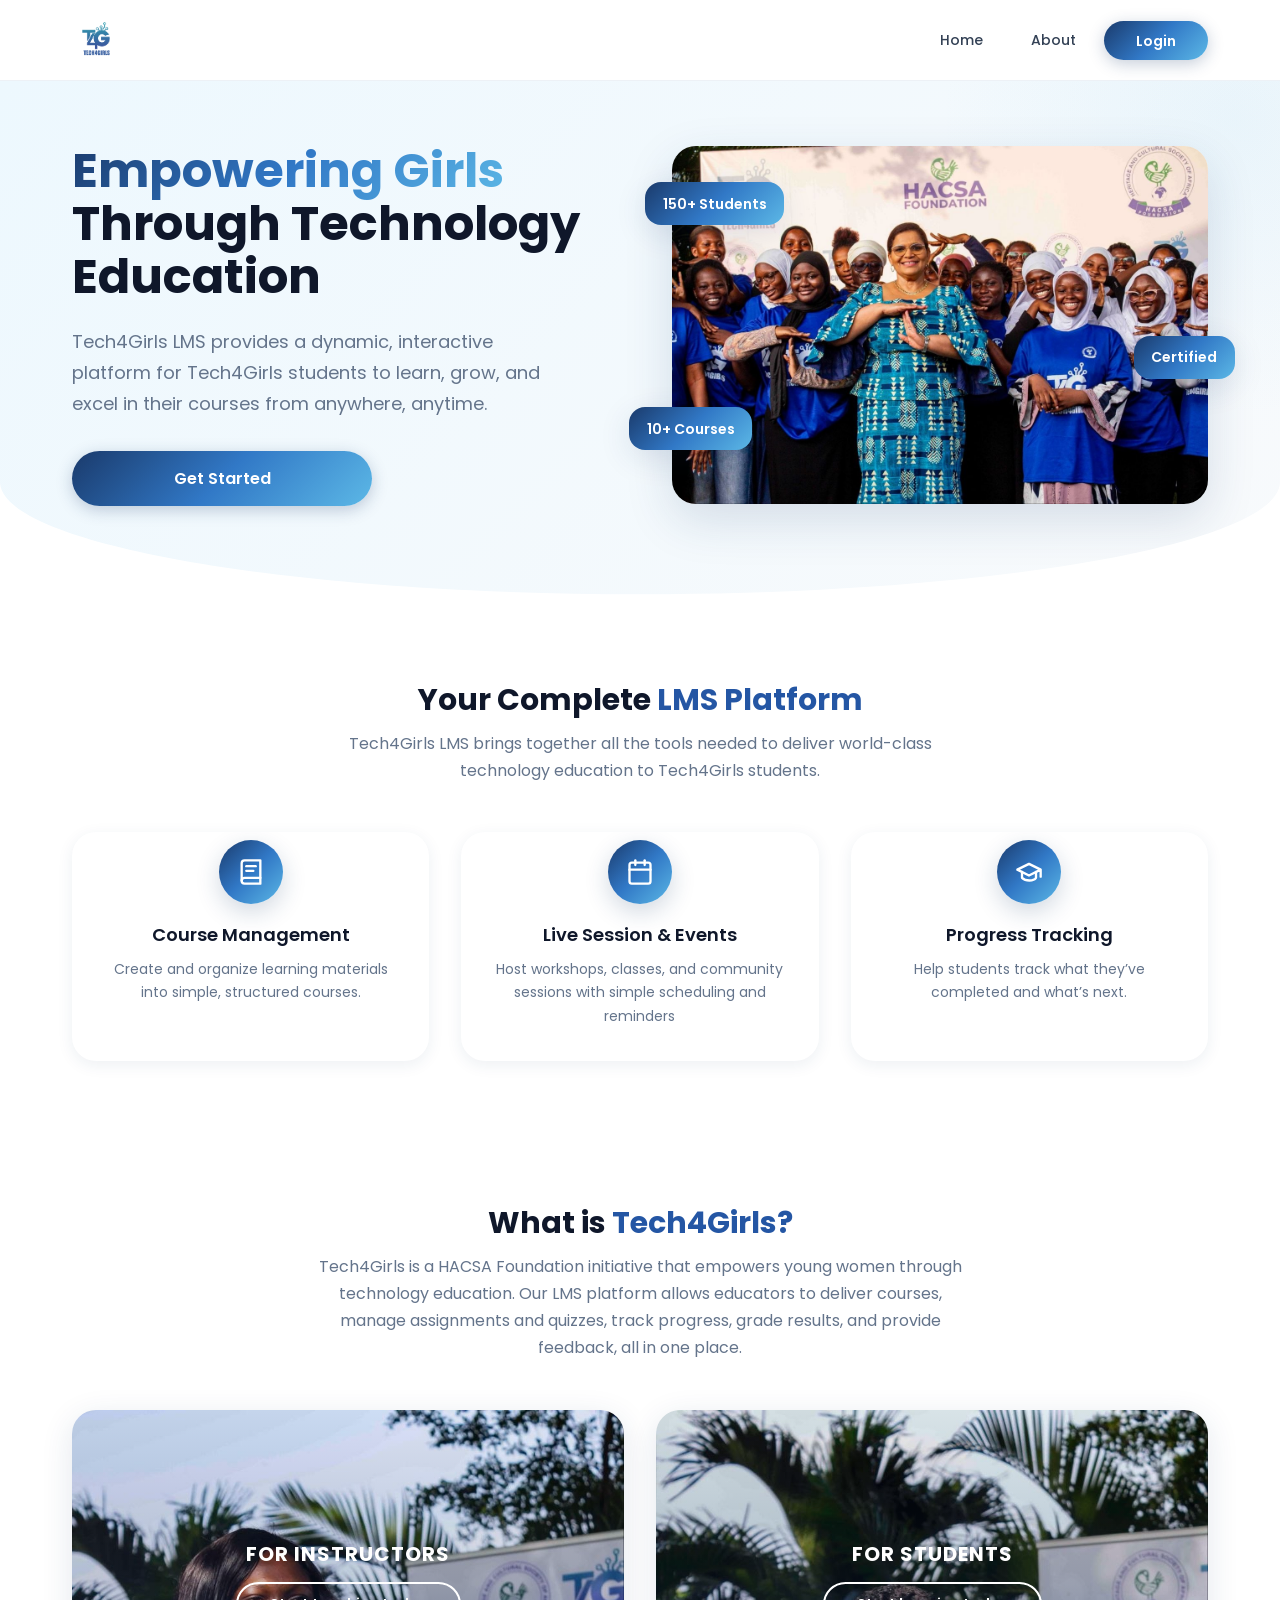
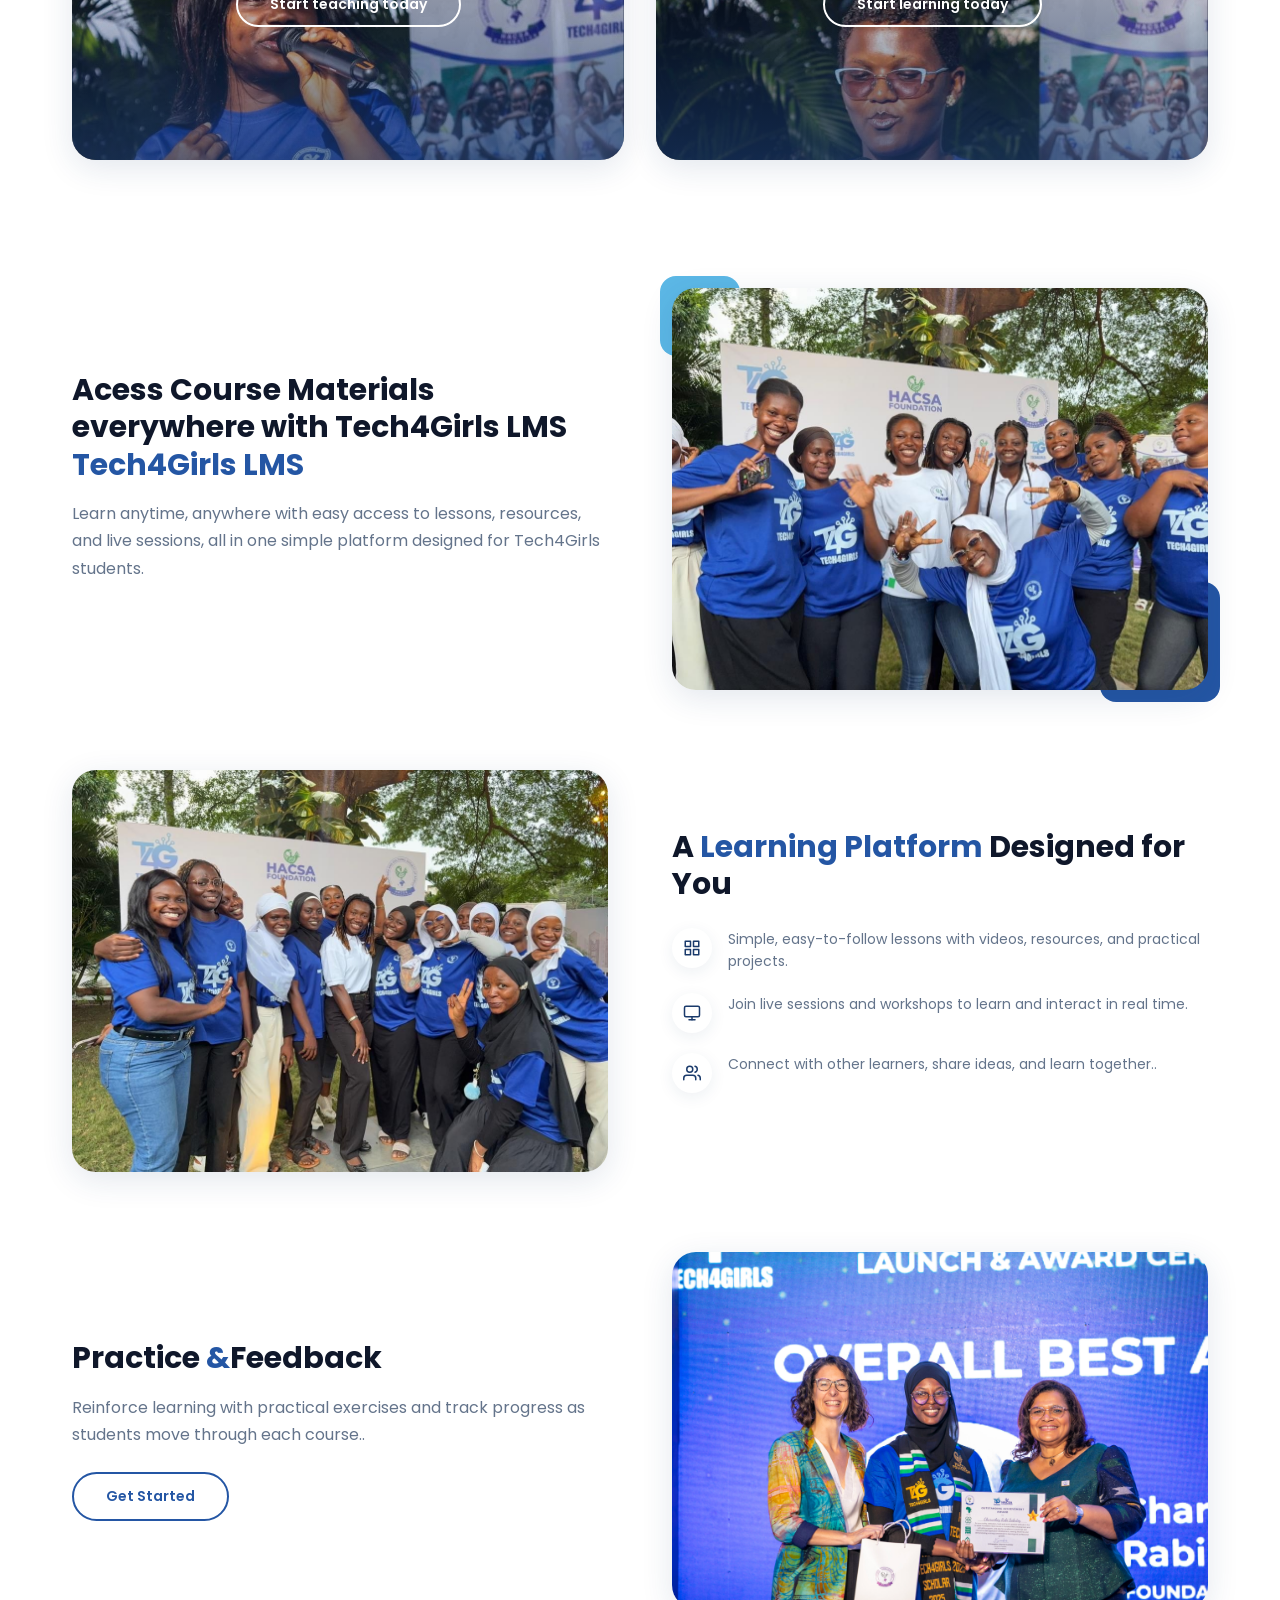
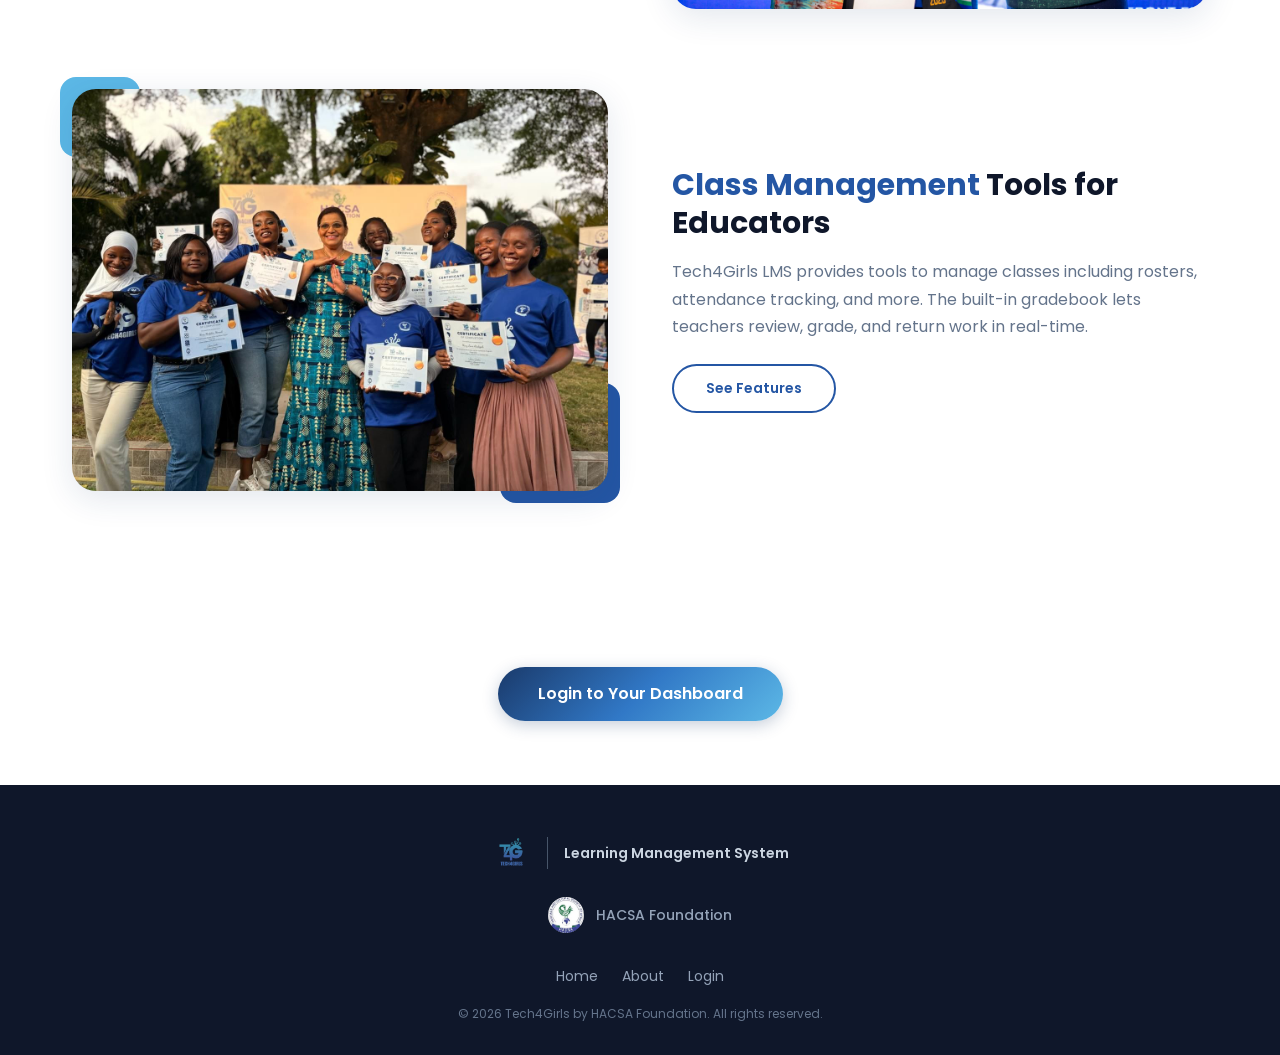
==== index.html @ 2f424e06 "frontend of Tech4Girls LMS" ====
<!DOCTYPE html>
<html lang="en">
<head>
	<meta charset="UTF-8">
	<meta name="viewport" content="width=device-width, initial-scale=1.0">
	<title>Tech4Girls LMS </title>
	<meta name="description" content="Tech4Girls Learning Management System — Access courses, assignments, quizzes, and more. Empowering young women through technology education.">
	<!-- Favicon -->
	<link rel="icon" type="image/png" href="img/Tech4Girls logo.png">
	<link rel="apple-touch-icon" href="img/Tech4Girls logo.png">
	<!-- Poppins font -->
	<link rel="preconnect" href="https://fonts.gstatic.com">
	<link href="https://fonts.googleapis.com/css2?family=Poppins:wght@400;500;600;700&display=swap" rel="stylesheet">

	<link rel="stylesheet" href="https://unpkg.com/aos@next/dist/aos.css" />
	<link rel="stylesheet" href="css/style.css" />
</head>
<body>

	<!-- ========== NAVBAR ========== -->
	<nav class="navbar" id="navbar">
		<div class="navbar-inner">
			<a href="index.html" class="navbar-logo" id="logo-link">
				<img src="img/Tech4Girls logo.png" alt="Tech4Girls Logo">
			</a>
			<button class="nav-toggle" id="nav-toggle" aria-label="Toggle navigation">
				<svg viewBox="0 0 24 24" fill="none" stroke="currentColor" stroke-width="2" stroke-linecap="round" stroke-linejoin="round">
					<line x1="3" y1="6" x2="21" y2="6"></line>
					<line x1="3" y1="12" x2="21" y2="12"></line>
					<line x1="3" y1="18" x2="21" y2="18"></line>
				</svg>
			</button>
			<ul class="navbar-links" id="navbar-links">
				<li><a href="index.html" id="nav-home">Home</a></li>
				<li><a href="#about" id="nav-about">About</a></li>
				<li><a href="login.html" class="navbar-login-btn" id="nav-login">Login</a></li>
			</ul>
		</div>
	</nav>

	<!-- ========== HERO ========== -->
	<section class="hero" id="hero">
		<div class="hero-inner">
			<div class="hero-text" data-aos="fade-right" data-aos-once="true">
				<h1 class="hero-title">
					<span class="text-gradient">Empowering Girls</span><br>
					Through Technology Education
				</h1>
				<p class="hero-subtitle">
					Tech4Girls LMS provides a dynamic, interactive platform for Tech4Girls students to learn, grow, and excel in their courses from anywhere, anytime.
				</p>
				<div class="hero-actions">
					<a href="login.html" class="btn-primary" id="hero-get-started">Get Started</a>
				</div>
			</div>
			<div class="hero-image-col" data-aos="fade-up" data-aos-once="true">
				<img class="hero-image" src="img/hacsa5.jpg" alt="Tech4Girls students with certificates">
				<div class="hero-badge badge-students floating-slow">
					<span>150+ Students</span>
				</div>
				<div class="hero-badge badge-courses floating">
					<span>10+ Courses</span>
				</div>
				<div class="hero-badge badge-cert floating-slow">
					<span>Certified</span>
				</div>
			</div>
		</div>
		<div class="hero-wave">
			<svg xmlns="http://www.w3.org/2000/svg" viewBox="0 0 1200 120" preserveAspectRatio="none">
				<path d="M600,112.77C268.63,112.77,0,65.52,0,7.23V120H1200V7.23C1200,65.52,931.37,112.77,600,112.77Z" fill="#ffffff"></path>
			</svg>
		</div>
	</section>

	

	<!-- ========== LMS FEATURES ========== -->
	<section class="features-section" id="features">
		<div class="container">
			<div class="section-header" data-aos="fade-up">
				<h2 class="section-title">Your Complete <span class="text-blue">LMS Platform</span></h2>
				<p class="section-desc">Tech4Girls LMS brings together all the tools needed to deliver world-class technology education to Tech4Girls students.</p>
			</div>
			<div class="features-grid">
				<div class="feature-card" data-aos="fade-up">
					<div class="feature-icon">
						<svg viewBox="0 0 24 24" stroke-width="2" stroke-linecap="round" stroke-linejoin="round">
							<path d="M4 19.5A2.5 2.5 0 0 1 6.5 17H20"></path>
							<path d="M6.5 2H20v20H6.5A2.5 2.5 0 0 1 4 19.5v-15A2.5 2.5 0 0 1 6.5 2z"></path>
							<line x1="8" y1="7" x2="16" y2="7"></line>
							<line x1="8" y1="11" x2="14" y2="11"></line>
						</svg>
					</div>
					<h3>Course Management</h3>
					<p>Create and organize learning materials into simple, structured courses.</p>
				</div>
				<div class="feature-card" data-aos="fade-up" data-aos-delay="150">
					<div class="feature-icon">
						<svg viewBox="0 0 24 24" stroke-width="2" stroke-linecap="round" stroke-linejoin="round">
							<rect x="3" y="4" width="18" height="18" rx="2" ry="2"></rect>
							<line x1="16" y1="2" x2="16" y2="6"></line>
							<line x1="8" y1="2" x2="8" y2="6"></line>
							<line x1="3" y1="10" x2="21" y2="10"></line>
						</svg>
					</div>
					<h3>Live Session &amp; Events</h3>
					<p>Host workshops, classes, and community sessions with simple scheduling and reminders</p>
				</div>
				<div class="feature-card" data-aos="fade-up" data-aos-delay="300">
					<div class="feature-icon">
						<svg viewBox="0 0 24 24" stroke-width="2" stroke-linecap="round" stroke-linejoin="round">
							<path d="M22 10v6M2 10l10-5 10 5-10 5z"></path>
							<path d="M6 12v5c3 3 10 3 12 0v-5"></path>
						</svg>
					</div>
					<h3>Progress Tracking</h3>
					<p>Help students track what they’ve completed and what’s next.</p>
				</div>
			</div>
		</div>
	</section>


	<section class="about-section" id="about">
		<div class="container">
			<div class="section-header" data-aos="fade-up">
				<h2 class="section-title">What is <span class="text-blue">Tech4Girls?</span></h2>
				<p class="section-desc">Tech4Girls is a HACSA Foundation initiative that empowers young women through technology education. Our LMS platform allows educators to deliver courses, manage assignments and quizzes, track progress, grade results, and provide feedback, all in one place.</p>
			</div>
			<div class="about-cards" data-aos="fade-up">
				<div class="about-card">
					<img src="img/student.jpg" alt="HACSA Foundation Award Ceremony">
					<div class="about-card-overlay">
						<h2>For Instructors</h2>
						<a href="login.html" class="btn-card">Start teaching today</a>
					</div>
				</div>
				<div class="about-card">
					<img src="img/hacsa4.jpg" alt="Tech4Girls Group Photo">
					<div class="about-card-overlay">
						<h2>For Students</h2>
						<a href="login.html" class="btn-card">Start learning today</a>
					</div>
				</div>
			</div>
		</div>
	</section>

	
	<section class="content-section" id="courses">
		<div class="container">

			<!-- Row 1: Virtual Classroom -->
			<div class="content-row" data-aos="fade-up">
				<div class="content-text">
					<h2>Acess Course Materials everywhere with Tech4Girls LMS <span class="text-blue">Tech4Girls LMS</span></h2>
					<p>Learn anytime, anywhere with easy access to lessons, resources, and live sessions, all in one simple platform designed for Tech4Girls students.</p>
				</div>
				<div class="content-image">
					<div class="deco-shape top-left"></div>
					<img src="img/hacsa1.jpg" alt="Tech4Girls students with certificates">
					<div class="deco-shape bottom-right"></div>
				</div>
			</div>

		
			<div class="content-row reverse" data-aos="fade-up">
				<div class="content-text">
					<h2>A <span class="text-blue">Learning Platform</span> Designed for You</h2>
					<ul class="ui-features">
						<li>
							<div class="ui-feature-dot">
								<svg viewBox="0 0 24 24" fill="none" stroke="#1a3a6b" stroke-width="2" stroke-linecap="round" stroke-linejoin="round"><rect x="3" y="3" width="7" height="7"></rect><rect x="14" y="3" width="7" height="7"></rect><rect x="14" y="14" width="7" height="7"></rect><rect x="3" y="14" width="7" height="7"></rect></svg>
							</div>
							<p>Simple, easy-to-follow lessons with videos, resources, and practical projects.</p>
						</li>
						<li>
							<div class="ui-feature-dot">
								<svg viewBox="0 0 24 24" fill="none" stroke="#1a3a6b" stroke-width="2" stroke-linecap="round" stroke-linejoin="round"><rect x="2" y="3" width="20" height="14" rx="2"></rect><line x1="8" y1="21" x2="16" y2="21"></line><line x1="12" y1="17" x2="12" y2="21"></line></svg>
							</div>
							<p>Join live sessions and workshops to learn and interact in real time.</p>
						</li>
						<li>
							<div class="ui-feature-dot">
								<svg viewBox="0 0 24 24" fill="none" stroke="#1a3a6b" stroke-width="2" stroke-linecap="round" stroke-linejoin="round"><path d="M17 21v-2a4 4 0 0 0-4-4H5a4 4 0 0 0-4 4v2"/><circle cx="9" cy="7" r="4"/><path d="M23 21v-2a4 4 0 0 0-3-3.87"/><path d="M16 3.13a4 4 0 0 1 0 7.75"/></svg>
							</div>
							<p>Connect with other learners, share ideas, and learn together..</p>
						</li>
					</ul>
				</div>
				<div class="content-image">
					<img src="img/studentsgroup.jpg" alt="Tech4Girls Students Group">
				</div>
			</div>

			<!-- Row 3: Assessments -->
			<div class="content-row" data-aos="fade-up">
				<div class="content-text">
					<h2>Practice <span class="text-blue">&amp;</span>Feedback</h2>
					<p>Reinforce learning with practical exercises and track progress as students move through each course..</p>
					<a href="login.html" class="btn-outline">Get Started</a>
				</div>
				<div class="content-image">
					<img src="img/Hacsa.jpg" alt="HACSA Tech4Girls Award">
				</div>
			</div>

			<!-- Row 4: Class Management (reversed) -->
			<div class="content-row reverse" data-aos="fade-up">
				<div class="content-text">
					<h2><span class="text-blue">Class Management</span> Tools for Educators</h2>
					<p>Tech4Girls LMS provides tools to manage classes including rosters, attendance tracking, and more. The built-in gradebook lets teachers review, grade, and return work in real-time.</p>
					<a href="#features" class="btn-outline">See Features</a>
				</div>
				<div class="content-image">
					<div class="deco-shape top-left"></div>
					<img src="img/Tech4Girls.jpg" alt="Tech4Girls students">
					<div class="deco-shape bottom-right"></div>
				</div>
			</div>

		</div>
	</section>


	<div class="cta-center" data-aos="fade-up">
		<a href="login.html" class="btn-primary" id="cta-login">Login to Your Dashboard</a>
	</div>


	<footer class="footer" id="footer">
		<div class="footer-inner">
			<div class="footer-brand">
				<img src="img/Tech4Girls logo.png" alt="Tech4Girls Logo">
				<div class="divider"></div>
				<span>Learning Management System</span>
			</div>
			<div class="footer-partner">
				<img src="img/hacsa logo.jpg" alt="HACSA Logo">
				<span>HACSA Foundation</span>
			</div>
			<div class="footer-links">
				<a href="index.html">Home</a>
				<a href="#about">About</a>
				<a href="login.html">Login</a>
			</div>
			<p class="footer-copy">&copy; 2026 Tech4Girls by HACSA Foundation. All rights reserved.</p>
		</div>
	</footer>

	
	<script src="https://unpkg.com/aos@next/dist/aos.js"></script>
	<script>
		AOS.init({ duration: 800, once: true });

		const navToggle = document.getElementById('nav-toggle');
		const navLinks = document.getElementById('navbar-links');
		navToggle.addEventListener('click', () => {
			navLinks.classList.toggle('active');
		});
	</script>
</body>
</html>
---- css/style.css ----
*,
*::before,
*::after {
  margin: 0;
  padding: 0;
  box-sizing: border-box;
}

:root {
  /* Blues */
  --blue-900: #0f2347;
  --blue-800: #1a3a6b;
  --blue-700: #2456a4;
  --blue-600: #3178c6;
  --blue-500: #4a9bd9;
  --blue-400: #5cb8e6;
  --blue-300: #7ecdf0;
  --blue-200: #b3e2f7;
  --blue-100: #daf1fc;
  --blue-50: #edf8fe;

  /* Neutrals */
  --white: #ffffff;
  --gray-50: #f8fafc;
  --gray-100: #f1f5f9;
  --gray-200: #e2e8f0;
  --gray-300: #cbd5e1;
  --gray-400: #94a3b8;
  --gray-500: #64748b;
  --gray-600: #475569;
  --gray-700: #334155;
  --gray-800: #1e293b;
  --gray-900: #0f172a;

  /* Gradients */
  --gradient-brand: linear-gradient(135deg, #1a3a6b 0%, #3178c6 50%, #5cb8e6 100%);
  --gradient-subtle: linear-gradient(135deg, #edf8fe 0%, #f8fafc 100%);
  --gradient-dark: linear-gradient(135deg, #0f2347 0%, #1a3a6b 100%);

  /* Shadows */
  --shadow-sm: 0 1px 3px rgba(26, 58, 107, 0.06);
  --shadow-md: 0 4px 16px rgba(26, 58, 107, 0.08);
  --shadow-lg: 0 8px 32px rgba(26, 58, 107, 0.12);
  --shadow-xl: 0 16px 48px rgba(26, 58, 107, 0.15);

  /* Typography */
  --font: 'Poppins', sans-serif;
  --text-xs: 0.75rem;
  --text-sm: 0.875rem;
  --text-base: 1rem;
  --text-lg: 1.125rem;
  --text-xl: 1.25rem;
  --text-2xl: 1.5rem;
  --text-3xl: 1.875rem;
  --text-4xl: 2.25rem;
  --text-5xl: 3rem;

  /* Radius */
  --radius-sm: 0.5rem;
  --radius-md: 0.75rem;
  --radius-lg: 1rem;
  --radius-xl: 1.5rem;
  --radius-full: 9999px;

  /* Transitions */
  --transition: 0.3s ease;
}

/* ===== Base ===== */
html {
  scroll-behavior: smooth;
  -webkit-font-smoothing: antialiased;
  -moz-osx-font-smoothing: grayscale;
}

body {
  font-family: var(--font);
  color: var(--gray-700);
  background: var(--white);
  line-height: 1.6;
  overflow-x: hidden;
}

a {
  text-decoration: none;
  color: inherit;
}

img {
  max-width: 100%;
  height: auto;
  display: block;
}

button {
  font-family: var(--font);
  cursor: pointer;
  border: none;
  outline: none;
}

h1, h2, h3, h4, h5, h6 {
  line-height: 1.2;
}


.container {
  max-width: 1200px;
  margin: 0 auto;
  padding: 0 2rem;
}

.text-gradient {
  background: var(--gradient-brand);
  -webkit-background-clip: text;
  -webkit-text-fill-color: transparent;
  background-clip: text;
}

.text-blue {
  color: var(--blue-700);
}


.navbar {
  background: white;
  position: sticky;
  top: 0;
  z-index: 1000;
  backdrop-filter: blur(12px);
  border-bottom: 1px solid rgba(226, 232, 240, 0.6);
}

.navbar-inner {
  display: flex;
  align-items: center;
  justify-content: space-between;
  padding: 1rem 2rem;
  max-width: 1200px;
  margin: 0 auto;
}

.navbar-logo img {
  height: 48px;
  width: auto;
  transition: transform var(--transition);
}
.navbar-logo img:hover {
  transform: scale(1.05);
}

.navbar-links {
  display: flex;
  align-items: center;
  gap: 0.5rem;
  list-style: none;
}

.navbar-links a {
  padding: 0.5rem 1.25rem;
  font-size: var(--text-sm);
  font-weight: 500;
  color: var(--gray-700);
  border-radius: var(--radius-full);
  transition: all var(--transition);
}
.navbar-links a:hover {
  color: var(--blue-700);
  background: var(--blue-50);
}

.navbar-login-btn {
  padding: 0.6rem 2rem !important;
  background: var(--gradient-brand) !important;
  color: var(--white) !important;
  font-weight: 600 !important;
  border-radius: var(--radius-full) !important;
  box-shadow: 0 4px 16px rgba(26, 58, 107, 0.25);
  transition: transform var(--transition), box-shadow var(--transition) !important;
}
.navbar-login-btn:hover {
  transform: scale(1.05) !important;
  box-shadow: 0 8px 28px rgba(26, 58, 107, 0.35) !important;
  background: var(--gradient-brand) !important;
  color: var(--white) !important;
}


.nav-toggle {
  display: none;
  background: none;
  border: none;
  padding: 0.5rem;
  cursor: pointer;
}
.nav-toggle svg {
  width: 28px;
  height: 28px;
  color: var(--gray-700);
}

@media (max-width: 768px) {
  .nav-toggle {
    display: block;
  }
  .navbar-links {
    display: none;
    flex-direction: column;
    position: absolute;
    top: 100%;
    left: 0;
    right: 0;
    background: var(--white);
    padding: 1rem 2rem 2rem;
    box-shadow: var(--shadow-lg);
    gap: 0.5rem;
  }
  .navbar-links.active {
    display: flex;
  }
  .navbar-links a {
    width: 100%;
    text-align: center;
    padding: 0.75rem;
  }
}


.hero {
  background: var(--gradient-subtle);
  padding: 4rem 0 0;
  position: relative;
  overflow: hidden;
}
.hero::before {
  content: '';
  position: absolute;
  top: -50%;
  right: -20%;
  width: 600px;
  height: 600px;
  border-radius: 50%;
  background: radial-gradient(circle, rgba(92, 184, 230, 0.08) 0%, transparent 70%);
  pointer-events: none;
}

.hero-inner {
  display: flex;
  align-items: center;
  gap: 4rem;
  max-width: 1200px;
  margin: 0 auto;
  padding: 0 2rem;
}

.hero-text {
  flex: 1;
  min-width: 300px;
}

.hero-title {
  font-size: var(--text-5xl);
  font-weight: 700;
  color: var(--gray-900);
  margin-bottom: 1.5rem;
  line-height: 1.1;
}

.hero-subtitle {
  font-size: var(--text-lg);
  color: var(--gray-500);
  margin-bottom: 2rem;
  line-height: 1.7;
  max-width: 480px;
}

.hero-actions {
  display: flex;
  align-items: center;
  gap: 1.5rem;
  flex-wrap: wrap;
}

.hero-image-col {
  flex: 1;
  position: relative;
  min-width: 300px;
}

.hero-image {
  width: 100%;
  max-height: 480px;
  object-fit: cover;
  border-radius: var(--radius-xl);
  box-shadow: var(--shadow-xl);
  transition: transform 0.5s ease;
}
.hero-image:hover {
  transform: translateY(-5px);
}

.hero-badge {
  position: absolute;
  background: var(--gradient-brand);
  border-radius: var(--radius-lg);
  padding: 0.65rem 1.1rem;
  box-shadow: var(--shadow-lg);
  display: flex;
  align-items: center;
  gap: 0.5rem;
  font-weight: 600;
  font-size: var(--text-sm);
  color: white;
  z-index: 10;
}
.hero-badge .badge-icon {
  width: 32px;
  height: 32px;
  border-radius: 50%;
  background: var(--gradient-brand);
  display: flex;
  align-items: center;
  justify-content: center;
  font-size: var(--text-sm);
}
.hero-badge.badge-students { top: 10%; left: -5%; animation: float-up 4s ease-in-out infinite; }
.hero-badge.badge-courses  { bottom: 15%; left: -8%; animation: float-up 3s ease-in-out infinite 0.5s; }
.hero-badge.badge-cert     { bottom: 35%; right: -5%; animation: float-up 4.5s ease-in-out infinite 1s; }


.hero-wave {
  margin-top: -2rem;
  position: relative;
  z-index: 5;
}
.hero-wave svg {
  display: block;
  width: 100%;
  height: auto;
}

@media (max-width: 768px) {
  .hero-inner {
    flex-direction: column;
    text-align: center;
  }
  .hero-title {
    font-size: var(--text-3xl);
  }
  .hero-subtitle {
    margin-left: auto;
    margin-right: auto;
  }
  .hero-actions {
    justify-content: center;
  }
  .hero-badge {
    display: none;
  }
}
.hero-actions .btn-primary{
   width: 300px;
   text-align: center;
}

.btn-primary {
  display: inline-block;
  background: var(--gradient-brand);
  color: var(--white);
  font-weight: 600;
  font-size: var(--text-base);
  padding: 0.9rem 2.5rem;
  border-radius: var(--radius-full);
  box-shadow: 0 4px 16px rgba(26, 58, 107, 0.25);
  transition: transform var(--transition), box-shadow var(--transition);
}
.btn-primary:hover {
  transform: scale(1.05);
  box-shadow: 0 8px 28px rgba(26, 58, 107, 0.35);
}

.btn-outline {
  display: inline-block;
  border: 2px solid var(--blue-700);
  color: var(--blue-700);
  font-weight: 600;
  font-size: var(--text-sm);
  padding: 0.7rem 2rem;
  border-radius: var(--radius-full);
  background: transparent;
  transition: all var(--transition);
}
.btn-outline:hover {
  background: var(--blue-700);
  color: var(--white);
  transform: scale(1.05);
}

.btn-white {
  display: inline-flex;
  align-items: center;
  gap: 0.75rem;
  font-weight: 500;
  color: var(--gray-700);
  transition: color var(--transition);
}
.btn-white:hover {
  color: var(--blue-700);
}
.btn-white .play-icon {
  width: 48px;
  height: 48px;
  border-radius: 50%;
  background: var(--white);
  display: flex;
  align-items: center;
  justify-content: center;
  box-shadow: var(--shadow-md);
  transition: box-shadow var(--transition);
}
.btn-white:hover .play-icon {
  box-shadow: var(--shadow-lg);
}


.stats-section {
  margin-top: -2rem;
  position: relative;
  z-index: 10;
}

.stats-bar {
  background: var(--white);
  border-radius: var(--radius-xl);
  box-shadow: var(--shadow-lg);
  padding: 2rem 2.5rem;
  display: grid;
  grid-template-columns: repeat(4, 1fr);
  gap: 2rem;
  max-width: 900px;
  margin: 0 auto;
}

.stat-item {
  text-align: center;
}

.stat-number {
  font-size: var(--text-3xl);
  font-weight: 700;
  background: var(--gradient-brand);
  -webkit-background-clip: text;
  -webkit-text-fill-color: transparent;
  background-clip: text;
}

.stat-label {
  font-size: var(--text-sm);
  color: var(--gray-500);
  margin-top: 0.25rem;
}

@media (max-width: 640px) {
  .stats-bar {
    grid-template-columns: repeat(2, 1fr);
    padding: 1.5rem 1rem;
  }
  .stat-number {
    font-size: var(--text-2xl);
  }
}


.section-header {
  text-align: center;
  max-width: 650px;
  margin: 0 auto 3rem;
}

.section-title {
  font-size: var(--text-3xl);
  font-weight: 700;
  color: var(--gray-900);
  margin-bottom: 0.75rem;
}

.section-desc {
  font-size: var(--text-base);
  color: var(--gray-500);
  line-height: 1.7;
}


.features-section {
  padding: 5rem 0;
}

.features-grid {
  display: grid;
  grid-template-columns: repeat(3, 1fr);
  gap: 2rem;
  margin-top: 2rem;
}

.feature-card {
  background: var(--white);
  border-radius: var(--radius-xl);
  padding: 4rem 1.75rem 2rem;
  text-align: center;
  box-shadow: var(--shadow-md);
  transition: transform var(--transition), box-shadow var(--transition);
  position: relative;
  overflow: hidden;
}
.feature-card::before {
  content: '';
  position: absolute;
  top: 0;
  left: 0;
  right: 0;
  height: 4px;
  background: var(--gradient-brand);
  opacity: 0;
  transition: opacity var(--transition);
}
.feature-card:hover {
  transform: translateY(-8px);
  box-shadow: var(--shadow-xl);
}
.feature-card:hover::before {
  opacity: 1;
}

.feature-icon {
  width: 64px;
  height: 64px;
  border-radius: 50%;
  background: var(--gradient-brand);
  display: flex;
  align-items: center;
  justify-content: center;
  margin: -3.5rem auto 1.25rem;
  box-shadow: 0 8px 24px rgba(26, 58, 107, 0.2);
}
.feature-icon svg {
  width: 28px;
  height: 28px;
  stroke: white;
  fill: none;
}

.feature-card h3 {
  font-size: var(--text-lg);
  font-weight: 600;
  color: var(--gray-900);
  margin-bottom: 0.75rem;
}

.feature-card p {
  font-size: var(--text-sm);
  color: var(--gray-500);
  line-height: 1.7;
}

@media (max-width: 768px) {
  .features-grid {
    grid-template-columns: 1fr;
    gap: 3.5rem;
  }
}


.about-section {
  padding: 4rem 0;
}

.about-cards {
  display: flex;
  gap: 2rem;
  margin-top: 2.5rem;
  flex-wrap: wrap;
}

.about-card {
  flex: 1;
  min-width: 400px;
  position: relative;
  border-radius: var(--radius-xl);
  overflow: hidden;
  box-shadow: var(--shadow-lg);
}

.about-card img {
width: 600px;
  max-height: 350px;
  object-position: center top;
  object-fit: cover;
  transition: transform 0.5s ease;
}
.about-card:hover img {
  transform: scale(1.05);
}

.about-card-overlay {
  position: absolute;
  inset: 0;
  background: linear-gradient(to top, rgba(26, 58, 107, 0.7) 0%, rgba(26, 58, 107, 0.2) 50%, transparent 100%);
  display: flex;
  flex-direction: column;
  align-items: center;
  justify-content: center;
  padding: 2rem;
  text-align: center;
}

.about-card-overlay h2 {
  color: var(--white);
  font-size: var(--text-xl);
  font-weight: 700;
  text-transform: uppercase;
  letter-spacing: 0.05em;
  margin-bottom: 1rem;
}

.about-card-overlay .btn-card {
  display: inline-block;
  padding: 0.6rem 2rem;
  border: 2px solid var(--white);
  color: var(--white);
  border-radius: var(--radius-full);
  font-weight: 600;
  font-size: var(--text-sm);
  transition: all var(--transition);
}
.about-card-overlay .btn-card:hover {
  background: var(--white);
  color: var(--blue-800);
  transform: scale(1.05);
}


.content-section {
  padding: 4rem 0;
}

.content-row {
  display: flex;
  align-items: center;
  gap: 4rem;
  margin-bottom: 5rem;
}
.content-row.reverse {
  flex-direction: row-reverse;
}

.content-text {
  flex: 1;
  min-width: 280px;
}

.content-text h2 {
  font-size: var(--text-3xl);
  font-weight: 700;
  color: var(--gray-900);
  margin-bottom: 1rem;
  line-height: 1.25;
}

.content-text p {
  font-size: var(--text-base);
  color: var(--gray-500);
  line-height: 1.7;
  margin-bottom: 1.5rem;
}

.content-image {
  flex: 1;
  min-width: 280px;
  position: relative;
}

.content-image img {
  width: 100%;
  border-radius: var(--radius-xl);
  box-shadow: var(--shadow-lg);
  transition: transform 0.4s ease;
}
.content-image img:hover {
  transform: scale(1.02);
}


.content-image .deco-shape {
  position: absolute;
  border-radius: var(--radius-lg);
  z-index: -1;
}
.content-image .deco-shape.top-left {
  width: 80px;
  height: 80px;
  background: var(--blue-400);
  top: -12px;
  left: -12px;
  animation: float-up 3s ease-in-out infinite;
}
.content-image .deco-shape.bottom-right {
  width: 120px;
  height: 120px;
  background: var(--blue-700);
  bottom: -12px;
  right: -12px;
  animation: float-up 4s ease-in-out infinite 1s;
}


.ui-features {
  list-style: none;
  margin-top: 1.5rem;
}

.ui-features li {
  display: flex;
  align-items: flex-start;
  gap: 1rem;
  margin-bottom: 1.25rem;
}

.ui-feature-dot {
  width: 40px;
  height: 40px;
  border-radius: 50%;
  background: var(--white);
  box-shadow: var(--shadow-md);
  display: flex;
  align-items: center;
  justify-content: center;
  flex-shrink: 0;
}
.ui-feature-dot svg {
  width: 18px;
  height: 18px;
}

.ui-features li p {
  font-size: var(--text-sm);
  color: var(--gray-500);
  line-height: 1.6;
  margin: 0;
}

@media (max-width: 768px) {
  .content-row,
  .content-row.reverse {
    flex-direction: column;
    gap: 2rem;
  }
  .content-text h2 {
    font-size: var(--text-2xl);
  }
}


.cta-center {
  text-align: center;
  padding: 2rem 0 4rem;
}


.footer {
  background: var(--gray-900);
  color: var(--gray-300);
  padding: 3rem 0 2rem;
}

.footer-inner {
  max-width: 800px;
  margin: 0 auto;
  text-align: center;
  padding: 0 2rem;
}

.footer-brand {
  display: flex;
  align-items: center;
  justify-content: center;
  gap: 1rem;
  margin-bottom: 1.5rem;
  flex-wrap: wrap;
}

.footer-brand img {
  height: 40px;
  width: auto;
}

.footer-brand .divider {
  width: 1px;
  height: 32px;
  background: var(--gray-600);
}

.footer-brand span {
  font-size: var(--text-sm);
  font-weight: 600;
  color: var(--gray-300);
}

.footer-partner {
  display: flex;
  align-items: center;
  justify-content: center;
  gap: 0.75rem;
  margin-bottom: 2rem;
}
.footer-partner img {
  width: 36px;
  height: 36px;
  border-radius: 50%;
  object-fit: cover;
}
.footer-partner span {
  font-size: var(--text-sm);
  color: var(--gray-400);
  font-weight: 500;
}

.footer-links {
  display: flex;
  align-items: center;
  justify-content: center;
  gap: 1.5rem;
  margin-bottom: 1rem;
}
.footer-links a {
  font-size: var(--text-sm);
  color: var(--gray-400);
  transition: color var(--transition);
}
.footer-links a:hover {
  color: var(--blue-400);
}

.footer-copy {
  font-size: var(--text-xs);
  color: var(--gray-500);
  margin-top: 1rem;
}

/* ======================================================
   ANIMATIONS
   ====================================================== */
@keyframes float-up {
  0%, 100% { transform: translateY(0); }
  50% { transform: translateY(-10px); }
}

@keyframes pulse-dot {
  0%, 100% { transform: scale(1); opacity: 1; }
  50% { transform: scale(1.5); opacity: 0.5; }
}

.floating {
  animation: float-up 3s ease-in-out infinite;
}
.floating-slow {
  animation: float-up 4s ease-in-out infinite;
}


/* ======================================================
   LOGIN PAGE STYLES
   ====================================================== */
 .login-page {
  min-height: 100vh;
  display: flex;
  flex-direction: column;
  background-image: 
  url("../img/hacsa1.jpg");
  background-position: center;
  background-repeat: no-repeat;
}


.login-main {
  flex: 1;
  display: flex;
  align-items: center;
  justify-content: center;
  padding: 2rem;
}

.login-container {
  width: 100%;
  max-width: 480px;
}

.login-card {
  background: var(--white);
  border-radius: var(--radius-xl);
  box-shadow: var(--shadow-xl);
  padding: 3rem 2.5rem;
  position: relative;
  overflow: hidden;
}
.login-card::before {
  content: '';
  position: absolute;
  top: 0;
  left: 0;
  right: 0;
  height: 5px;
  background: var(--gradient-brand);
}

.login-logo {
  text-align: center;
  margin-bottom: 2rem;
}
.login-logo img {
  height: 64px;
  margin: 0 auto 1rem;
}
.login-logo h2 {
  font-size: var(--text-xl);
  font-weight: 700;
  color: var(--gray-900);
}
.login-logo p {
  font-size: var(--text-sm);
  color: var(--gray-500);
  margin-top: 0.25rem;
}

/* Role selector tabs */
.role-selector {
  display: flex;
  border-radius: var(--radius-md);
  background: var(--gray-100);
  padding: 4px;
  margin-bottom: 2rem;
  gap: 4px;
}

.role-tab {
  flex: 1;
  padding: 0.65rem 0.5rem;
  text-align: center;
  font-size: var(--text-sm);
  font-weight: 600;
  color: var(--gray-500);
  border-radius: var(--radius-sm);
  background: transparent;
  cursor: pointer;
  transition: all var(--transition);
  border: none;
}
.role-tab:hover {
  color: var(--blue-700);
}
.role-tab.active {
  background: var(--white);
  color: var(--blue-700);
  box-shadow: var(--shadow-sm);
}

/* Form fields */
.form-group {
  margin-bottom: 1.25rem;
}

.form-label {
  display: block;
  font-size: var(--text-sm);
  font-weight: 500;
  color: var(--gray-700);
  margin-bottom: 0.4rem;
}

.form-input {
  width: 100%;
  padding: 0.75rem 1rem;
  font-size: var(--text-sm);
  font-family: var(--font);
  color: var(--gray-900);
  background: var(--gray-50);
  border: 1.5px solid var(--gray-200);
  border-radius: var(--radius-md);
  outline: none;
  transition: border-color var(--transition), box-shadow var(--transition);
}
.form-input:focus {
  border-color: var(--blue-500);
  box-shadow: 0 0 0 3px rgba(74, 155, 217, 0.15);
}
.form-input::placeholder {
  color: var(--gray-400);
}

.form-row {
  display: flex;
  align-items: center;
  justify-content: space-between;
  margin-bottom: 1.5rem;
  flex-wrap: wrap;
  gap: 0.5rem;
}

.form-remember {
  display: flex;
  align-items: center;
  gap: 0.5rem;
  font-size: var(--text-sm);
  color: var(--gray-600);
  cursor: pointer;
}
.form-remember input[type="checkbox"] {
  width: 16px;
  height: 16px;
  accent-color: var(--blue-700);
}

.form-forgot {
  font-size: var(--text-sm);
  color: var(--blue-700);
  font-weight: 500;
  transition: color var(--transition);
}
.form-forgot:hover {
  color: var(--blue-800);
}

.btn-login {
  width: 100%;
  padding: 0.85rem;
  background: var(--gradient-brand);
  color: var(--white);
  font-size: var(--text-base);
  font-weight: 600;
  border-radius: var(--radius-md);
  border: none;
  cursor: pointer;
  box-shadow: 0 4px 16px rgba(26, 58, 107, 0.25);
  transition: transform var(--transition), box-shadow var(--transition);
}
.btn-login:hover {
  transform: translateY(-2px);
  box-shadow: 0 8px 28px rgba(26, 58, 107, 0.35);
}

.login-footer-text {
  text-align: center;
  font-size: var(--text-sm);
  color: var(--gray-500);
  margin-top: 1.5rem;
}
.login-footer-text a {
  color: var(--blue-700);
  font-weight: 600;
}
.login-footer-text a:hover {
  text-decoration: underline;
}
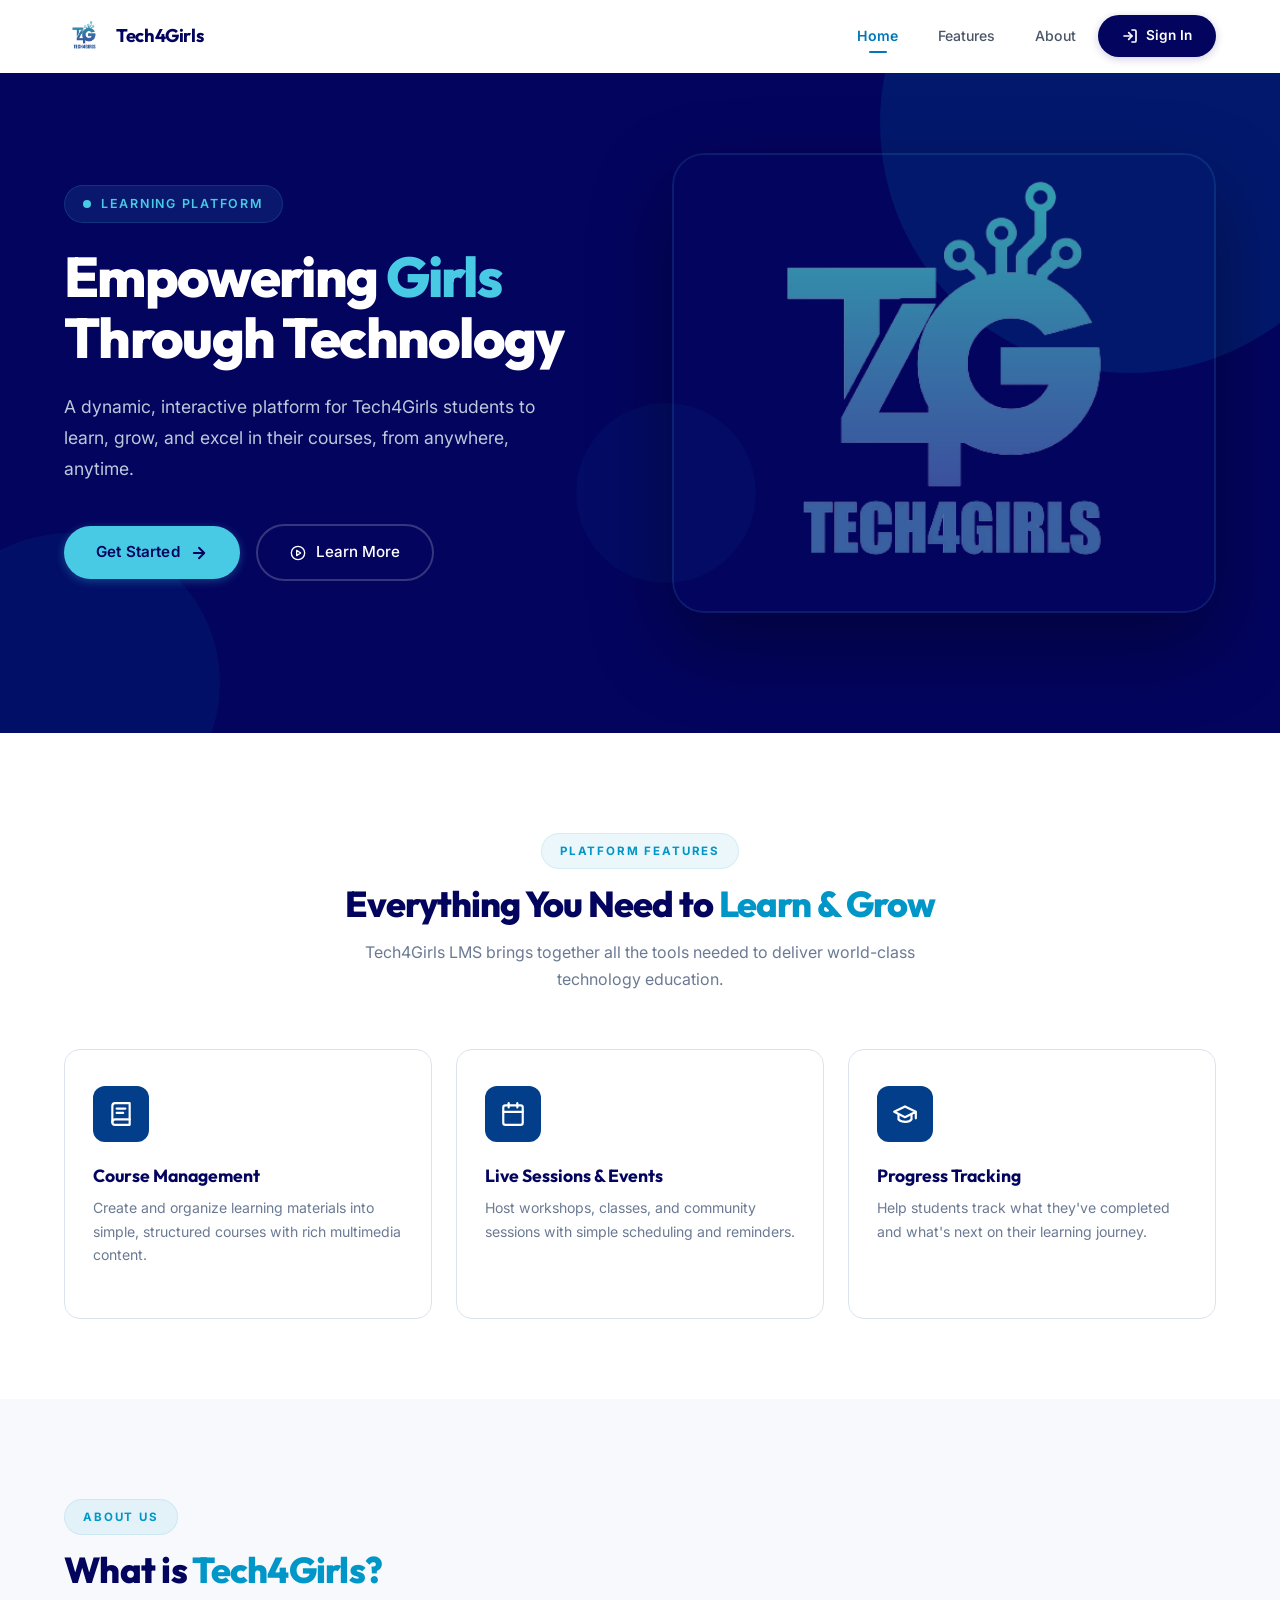
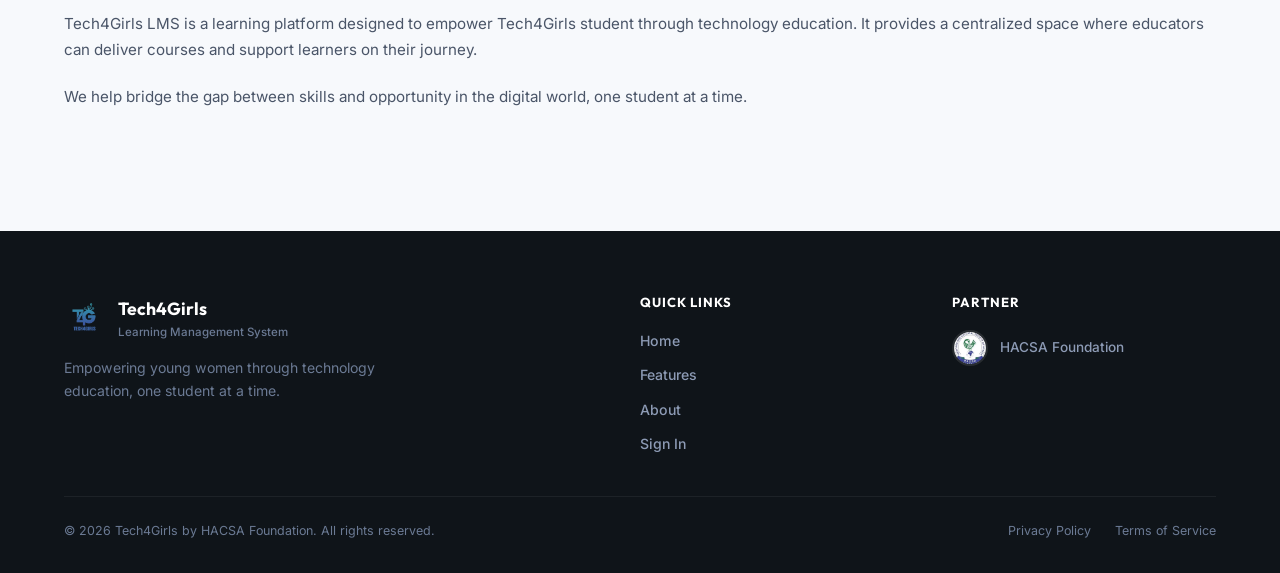
==== commit 1c8d3f7c: "adding forget password page and a new ui" ====
--- a/index.html
+++ b/index.html
@@ -1,264 +1,349 @@
 <!DOCTYPE html>
 <html lang="en">
+
 <head>
 	<meta charset="UTF-8">
 	<meta name="viewport" content="width=device-width, initial-scale=1.0">
-	<title>Tech4Girls LMS </title>
-	<meta name="description" content="Tech4Girls Learning Management System — Access courses, assignments, quizzes, and more. Empowering young women through technology education.">
+	<title>Tech4Girls LMS — Empowering Girls Through Technology</title>
+	<meta name="description"
+		content="Tech4Girls LMS provides a dynamic, interactive learning platform for young women to learn, grow, and excel in technology education.">
+
 	<!-- Favicon -->
 	<link rel="icon" type="image/png" href="img/Tech4Girls logo.png">
 	<link rel="apple-touch-icon" href="img/Tech4Girls logo.png">
-	<!-- Poppins font -->
-	<link rel="preconnect" href="https://fonts.gstatic.com">
-	<link href="https://fonts.googleapis.com/css2?family=Poppins:wght@400;500;600;700&display=swap" rel="stylesheet">
-
-	<link rel="stylesheet" href="https://unpkg.com/aos@next/dist/aos.css" />
-	<link rel="stylesheet" href="css/style.css" />
+
+	<!-- Fonts: Inter + Outfit -->
+	<link rel="preconnect" href="https://fonts.googleapis.com">
+	<link rel="preconnect" href="https://fonts.gstatic.com" crossorigin>
+	<link
+		href="https://fonts.googleapis.com/css2?family=Inter:wght@400;500;600;700;800&family=Outfit:wght@400;500;600;700;800&display=swap"
+		rel="stylesheet">
+
+	<link rel="stylesheet" href="css/style.css">
 </head>
+
 <body>
 
-	<!-- ========== NAVBAR ========== -->
 	<nav class="navbar" id="navbar">
 		<div class="navbar-inner">
 			<a href="index.html" class="navbar-logo" id="logo-link">
 				<img src="img/Tech4Girls logo.png" alt="Tech4Girls Logo">
+				<span class="logo-text">Tech4Girls</span>
 			</a>
 			<button class="nav-toggle" id="nav-toggle" aria-label="Toggle navigation">
-				<svg viewBox="0 0 24 24" fill="none" stroke="currentColor" stroke-width="2" stroke-linecap="round" stroke-linejoin="round">
-					<line x1="3" y1="6" x2="21" y2="6"></line>
-					<line x1="3" y1="12" x2="21" y2="12"></line>
-					<line x1="3" y1="18" x2="21" y2="18"></line>
-				</svg>
+				<span class="hamburger-line"></span>
+				<span class="hamburger-line"></span>
+				<span class="hamburger-line"></span>
 			</button>
 			<ul class="navbar-links" id="navbar-links">
-				<li><a href="index.html" id="nav-home">Home</a></li>
+				<li><a href="index.html" class="active-link" id="nav-home">Home</a></li>
+				<li><a href="#features" id="nav-features">Features</a></li>
 				<li><a href="#about" id="nav-about">About</a></li>
-				<li><a href="login.html" class="navbar-login-btn" id="nav-login">Login</a></li>
+				<li><a href="login.html" class="navbar-signin-btn" id="nav-signin">
+						<svg width="16" height="16" viewBox="0 0 24 24" fill="none" stroke="currentColor"
+							stroke-width="2.5" stroke-linecap="round" stroke-linejoin="round">
+							<path d="M15 3h4a2 2 0 0 1 2 2v14a2 2 0 0 1-2 2h-4" />
+							<polyline points="10 17 15 12 10 7" />
+							<line x1="15" y1="12" x2="3" y2="12" />
+						</svg>
+						Sign In
+					</a></li>
 			</ul>
 		</div>
 	</nav>
-
-	<!-- ========== HERO ========== -->
 	<section class="hero" id="hero">
+		<div class="hero-bg-shapes">
+			<div class="hero-shape shape-1"></div>
+			<div class="hero-shape shape-2"></div>
+			<div class="hero-shape shape-3"></div>
+		</div>
 		<div class="hero-inner">
-			<div class="hero-text" data-aos="fade-right" data-aos-once="true">
+			<div class="hero-text animate-on-scroll">
+				<div class="hero-label">
+					<span class="pulse-dot"></span>
+					Learning Platform
+				</div>
 				<h1 class="hero-title">
-					<span class="text-gradient">Empowering Girls</span><br>
-					Through Technology Education
+					Empowering <span class="highlight">Girls</span><br>
+					Through Technology
 				</h1>
 				<p class="hero-subtitle">
-					Tech4Girls LMS provides a dynamic, interactive platform for Tech4Girls students to learn, grow, and excel in their courses from anywhere, anytime.
+					A dynamic, interactive platform for Tech4Girls students to learn, grow, and excel in their courses,
+					from anywhere, anytime.
 				</p>
 				<div class="hero-actions">
-					<a href="login.html" class="btn-primary" id="hero-get-started">Get Started</a>
-				</div>
-			</div>
-			<div class="hero-image-col" data-aos="fade-up" data-aos-once="true">
-				<img class="hero-image" src="img/hacsa5.jpg" alt="Tech4Girls students with certificates">
-				<div class="hero-badge badge-students floating-slow">
-					<span>150+ Students</span>
-				</div>
-				<div class="hero-badge badge-courses floating">
-					<span>10+ Courses</span>
-				</div>
-				<div class="hero-badge badge-cert floating-slow">
-					<span>Certified</span>
-				</div>
-			</div>
-		</div>
-		<div class="hero-wave">
-			<svg xmlns="http://www.w3.org/2000/svg" viewBox="0 0 1200 120" preserveAspectRatio="none">
-				<path d="M600,112.77C268.63,112.77,0,65.52,0,7.23V120H1200V7.23C1200,65.52,931.37,112.77,600,112.77Z" fill="#ffffff"></path>
-			</svg>
+					<a href="login.html" class="btn-primary" id="hero-get-started">
+						Get Started
+						<svg width="18" height="18" viewBox="0 0 24 24" fill="none" stroke="currentColor"
+							stroke-width="2.5" stroke-linecap="round" stroke-linejoin="round">
+							<path d="M5 12h14M12 5l7 7-7 7" />
+						</svg>
+					</a>
+					<a href="#about" class="btn-outline-light" id="hero-learn-more">
+						<svg width="16" height="16" viewBox="0 0 24 24" fill="none" stroke="currentColor"
+							stroke-width="2" stroke-linecap="round" stroke-linejoin="round">
+							<circle cx="12" cy="12" r="10" />
+							<polygon points="10 8 16 12 10 16 10 8" />
+						</svg>
+						Learn More
+					</a>
+				</div>
+			</div>
+
+			<div class="hero-image-col animate-on-scroll anim-delay-2">
+				<div class="hero-image-wrapper">
+					<img class="hero-image" src="img/Tech4Girls logo.png" alt="Tech4Girls students with certificates">
+					<div class="hero-image-overlay"></div>
+				</div>
+			</div>
 		</div>
 	</section>
 
-	
-
-	<!-- ========== LMS FEATURES ========== -->
 	<section class="features-section" id="features">
 		<div class="container">
-			<div class="section-header" data-aos="fade-up">
-				<h2 class="section-title">Your Complete <span class="text-blue">LMS Platform</span></h2>
-				<p class="section-desc">Tech4Girls LMS brings together all the tools needed to deliver world-class technology education to Tech4Girls students.</p>
+			<div class="section-header animate-on-scroll">
+				<span class="section-label">Platform Features</span>
+				<h2 class="section-title">Everything You Need to <span class="text-accent">Learn & Grow</span></h2>
+				<p class="section-desc">Tech4Girls LMS brings together all the tools needed to deliver world-class
+					technology education.</p>
 			</div>
 			<div class="features-grid">
-				<div class="feature-card" data-aos="fade-up">
-					<div class="feature-icon">
-						<svg viewBox="0 0 24 24" stroke-width="2" stroke-linecap="round" stroke-linejoin="round">
-							<path d="M4 19.5A2.5 2.5 0 0 1 6.5 17H20"></path>
-							<path d="M6.5 2H20v20H6.5A2.5 2.5 0 0 1 4 19.5v-15A2.5 2.5 0 0 1 6.5 2z"></path>
-							<line x1="8" y1="7" x2="16" y2="7"></line>
-							<line x1="8" y1="11" x2="14" y2="11"></line>
-						</svg>
+				<!-- Card 1 -->
+				<div class="feature-card animate-on-scroll" id="feature-courses">
+					<div class="feature-icon-wrap">
+						<div class="feature-icon icon-courses">
+							<svg viewBox="0 0 24 24" stroke-linecap="round" stroke-linejoin="round">
+								<path d="M4 19.5A2.5 2.5 0 0 1 6.5 17H20"></path>
+								<path d="M6.5 2H20v20H6.5A2.5 2.5 0 0 1 4 19.5v-15A2.5 2.5 0 0 1 6.5 2z"></path>
+								<line x1="8" y1="7" x2="16" y2="7"></line>
+								<line x1="8" y1="11" x2="14" y2="11"></line>
+							</svg>
+						</div>
 					</div>
 					<h3>Course Management</h3>
-					<p>Create and organize learning materials into simple, structured courses.</p>
-				</div>
-				<div class="feature-card" data-aos="fade-up" data-aos-delay="150">
-					<div class="feature-icon">
-						<svg viewBox="0 0 24 24" stroke-width="2" stroke-linecap="round" stroke-linejoin="round">
-							<rect x="3" y="4" width="18" height="18" rx="2" ry="2"></rect>
-							<line x1="16" y1="2" x2="16" y2="6"></line>
-							<line x1="8" y1="2" x2="8" y2="6"></line>
-							<line x1="3" y1="10" x2="21" y2="10"></line>
-						</svg>
-					</div>
-					<h3>Live Session &amp; Events</h3>
-					<p>Host workshops, classes, and community sessions with simple scheduling and reminders</p>
-				</div>
-				<div class="feature-card" data-aos="fade-up" data-aos-delay="300">
-					<div class="feature-icon">
-						<svg viewBox="0 0 24 24" stroke-width="2" stroke-linecap="round" stroke-linejoin="round">
-							<path d="M22 10v6M2 10l10-5 10 5-10 5z"></path>
-							<path d="M6 12v5c3 3 10 3 12 0v-5"></path>
-						</svg>
+					<p>Create and organize learning materials into simple, structured courses with rich multimedia
+						content.</p>
+				</div>
+				<!-- Card 2 -->
+				<div class="feature-card animate-on-scroll anim-delay-1" id="feature-sessions">
+					<div class="feature-icon-wrap">
+						<div class="feature-icon icon-sessions">
+							<svg viewBox="0 0 24 24" stroke-linecap="round" stroke-linejoin="round">
+								<rect x="3" y="4" width="18" height="18" rx="2" ry="2"></rect>
+								<line x1="16" y1="2" x2="16" y2="6"></line>
+								<line x1="8" y1="2" x2="8" y2="6"></line>
+								<line x1="3" y1="10" x2="21" y2="10"></line>
+							</svg>
+						</div>
+					</div>
+					<h3>Live Sessions & Events</h3>
+					<p>Host workshops, classes, and community sessions with simple scheduling and reminders.</p>
+				</div>
+				<!-- Card 3 -->
+				<div class="feature-card animate-on-scroll anim-delay-2" id="feature-tracking">
+					<div class="feature-icon-wrap">
+						<div class="feature-icon icon-tracking">
+							<svg viewBox="0 0 24 24" stroke-linecap="round" stroke-linejoin="round">
+								<path d="M22 10v6M2 10l10-5 10 5-10 5z"></path>
+								<path d="M6 12v5c3 3 10 3 12 0v-5"></path>
+							</svg>
+						</div>
 					</div>
 					<h3>Progress Tracking</h3>
-					<p>Help students track what they’ve completed and what’s next.</p>
+					<p>Help students track what they've completed and what's next on their learning journey.</p>
 				</div>
 			</div>
 		</div>
 	</section>
-
-
 	<section class="about-section" id="about">
 		<div class="container">
-			<div class="section-header" data-aos="fade-up">
-				<h2 class="section-title">What is <span class="text-blue">Tech4Girls?</span></h2>
-				<p class="section-desc">Tech4Girls is a HACSA Foundation initiative that empowers young women through technology education. Our LMS platform allows educators to deliver courses, manage assignments and quizzes, track progress, grade results, and provide feedback, all in one place.</p>
-			</div>
-			<div class="about-cards" data-aos="fade-up">
-				<div class="about-card">
-					<img src="img/student.jpg" alt="HACSA Foundation Award Ceremony">
-					<div class="about-card-overlay">
-						<h2>For Instructors</h2>
-						<a href="login.html" class="btn-card">Start teaching today</a>
-					</div>
-				</div>
-				<div class="about-card">
-					<img src="img/hacsa4.jpg" alt="Tech4Girls Group Photo">
-					<div class="about-card-overlay">
-						<h2>For Students</h2>
-						<a href="login.html" class="btn-card">Start learning today</a>
-					</div>
+				<div class="about-text-col animate-on-scroll anim-delay-2">
+					<span class="section-label">About Us</span>
+					<h2>What is <span class="text-accent">Tech4Girls?</span></h2>
+					<p>
+						Tech4Girls LMS is a learning platform designed to empower Tech4Girls student through technology
+						education. It provides a centralized space where educators can deliver courses and support
+						learners on their journey.
+					</p>
+					<p>
+						We help bridge the gap between skills and opportunity in the digital world, one student at a
+						time.
+					</p>
+						
 				</div>
 			</div>
 		</div>
 	</section>
-
-	
-	<section class="content-section" id="courses">
-		<div class="container">
-
-			<!-- Row 1: Virtual Classroom -->
-			<div class="content-row" data-aos="fade-up">
-				<div class="content-text">
-					<h2>Acess Course Materials everywhere with Tech4Girls LMS <span class="text-blue">Tech4Girls LMS</span></h2>
-					<p>Learn anytime, anywhere with easy access to lessons, resources, and live sessions, all in one simple platform designed for Tech4Girls students.</p>
-				</div>
-				<div class="content-image">
-					<div class="deco-shape top-left"></div>
-					<img src="img/hacsa1.jpg" alt="Tech4Girls students with certificates">
-					<div class="deco-shape bottom-right"></div>
-				</div>
-			</div>
-
-		
-			<div class="content-row reverse" data-aos="fade-up">
-				<div class="content-text">
-					<h2>A <span class="text-blue">Learning Platform</span> Designed for You</h2>
-					<ul class="ui-features">
-						<li>
-							<div class="ui-feature-dot">
-								<svg viewBox="0 0 24 24" fill="none" stroke="#1a3a6b" stroke-width="2" stroke-linecap="round" stroke-linejoin="round"><rect x="3" y="3" width="7" height="7"></rect><rect x="14" y="3" width="7" height="7"></rect><rect x="14" y="14" width="7" height="7"></rect><rect x="3" y="14" width="7" height="7"></rect></svg>
-							</div>
-							<p>Simple, easy-to-follow lessons with videos, resources, and practical projects.</p>
-						</li>
-						<li>
-							<div class="ui-feature-dot">
-								<svg viewBox="0 0 24 24" fill="none" stroke="#1a3a6b" stroke-width="2" stroke-linecap="round" stroke-linejoin="round"><rect x="2" y="3" width="20" height="14" rx="2"></rect><line x1="8" y1="21" x2="16" y2="21"></line><line x1="12" y1="17" x2="12" y2="21"></line></svg>
-							</div>
-							<p>Join live sessions and workshops to learn and interact in real time.</p>
-						</li>
-						<li>
-							<div class="ui-feature-dot">
-								<svg viewBox="0 0 24 24" fill="none" stroke="#1a3a6b" stroke-width="2" stroke-linecap="round" stroke-linejoin="round"><path d="M17 21v-2a4 4 0 0 0-4-4H5a4 4 0 0 0-4 4v2"/><circle cx="9" cy="7" r="4"/><path d="M23 21v-2a4 4 0 0 0-3-3.87"/><path d="M16 3.13a4 4 0 0 1 0 7.75"/></svg>
-							</div>
-							<p>Connect with other learners, share ideas, and learn together..</p>
-						</li>
-					</ul>
-				</div>
-				<div class="content-image">
-					<img src="img/studentsgroup.jpg" alt="Tech4Girls Students Group">
-				</div>
-			</div>
-
-			<!-- Row 3: Assessments -->
-			<div class="content-row" data-aos="fade-up">
-				<div class="content-text">
-					<h2>Practice <span class="text-blue">&amp;</span>Feedback</h2>
-					<p>Reinforce learning with practical exercises and track progress as students move through each course..</p>
-					<a href="login.html" class="btn-outline">Get Started</a>
-				</div>
-				<div class="content-image">
-					<img src="img/Hacsa.jpg" alt="HACSA Tech4Girls Award">
-				</div>
-			</div>
-
-			<!-- Row 4: Class Management (reversed) -->
-			<div class="content-row reverse" data-aos="fade-up">
-				<div class="content-text">
-					<h2><span class="text-blue">Class Management</span> Tools for Educators</h2>
-					<p>Tech4Girls LMS provides tools to manage classes including rosters, attendance tracking, and more. The built-in gradebook lets teachers review, grade, and return work in real-time.</p>
-					<a href="#features" class="btn-outline">See Features</a>
-				</div>
-				<div class="content-image">
-					<div class="deco-shape top-left"></div>
-					<img src="img/Tech4Girls.jpg" alt="Tech4Girls students">
-					<div class="deco-shape bottom-right"></div>
-				</div>
-			</div>
-
-		</div>
-	</section>
-
-
-	<div class="cta-center" data-aos="fade-up">
-		<a href="login.html" class="btn-primary" id="cta-login">Login to Your Dashboard</a>
-	</div>
-
-
 	<footer class="footer" id="footer">
 		<div class="footer-inner">
-			<div class="footer-brand">
-				<img src="img/Tech4Girls logo.png" alt="Tech4Girls Logo">
-				<div class="divider"></div>
-				<span>Learning Management System</span>
-			</div>
-			<div class="footer-partner">
-				<img src="img/hacsa logo.jpg" alt="HACSA Logo">
-				<span>HACSA Foundation</span>
-			</div>
-			<div class="footer-links">
-				<a href="index.html">Home</a>
-				<a href="#about">About</a>
-				<a href="login.html">Login</a>
-			</div>
-			<p class="footer-copy">&copy; 2026 Tech4Girls by HACSA Foundation. All rights reserved.</p>
+			<div class="footer-top">
+				<div class="footer-brand-col">
+					<div class="footer-brand">
+						<img src="img/Tech4Girls logo.png" alt="Tech4Girls Logo">
+						<div class="footer-brand-info">
+							<span class="footer-brand-name">Tech4Girls</span>
+							<span class="footer-brand-desc">Learning Management System</span>
+						</div>
+					</div>
+					<p class="footer-tagline">Empowering young women through technology education, one student at a
+						time.</p>
+				</div>
+				<div class="footer-nav-col">
+					<h4 class="footer-nav-title">Quick Links</h4>
+					<div class="footer-links">
+						<a href="index.html" id="footer-home">Home</a>
+						<a href="#features" id="footer-features">Features</a>
+						<a href="#about" id="footer-about">About</a>
+						<a href="login.html" id="footer-signin">Sign In</a>
+					</div>
+				</div>
+				<div class="footer-partner-col">
+					<h4 class="footer-nav-title">Partner</h4>
+					<div class="footer-partner">
+						<img src="img/hacsa logo.jpg" alt="HACSA Logo">
+						<span>HACSA Foundation</span>
+					</div>
+				</div>
+			</div>
+			<div class="footer-bottom">
+				<p class="footer-copy">&copy; 2026 Tech4Girls by HACSA Foundation. All rights reserved.</p>
+				<div class="footer-bottom-links">
+					<a href="#">Privacy Policy</a>
+					<a href="#">Terms of Service</a>
+				</div>
+			</div>
 		</div>
 	</footer>
 
+	<button class="back-to-top" id="back-to-top" aria-label="Back to top">
+		<svg width="20" height="20" viewBox="0 0 24 24" fill="none" stroke="currentColor" stroke-width="2.5"
+			stroke-linecap="round" stroke-linejoin="round">
+			<polyline points="18 15 12 9 6 15" />
+		</svg>
+	</button>
+
+	<script>
+		const navbar = document.getElementById('navbar');
+		window.addEventListener('scroll', () => {
+			navbar.classList.toggle('scrolled', window.scrollY > 10);
+		});
+
 	
-	<script src="https://unpkg.com/aos@next/dist/aos.js"></script>
-	<script>
-		AOS.init({ duration: 800, once: true });
-
 		const navToggle = document.getElementById('nav-toggle');
 		const navLinks = document.getElementById('navbar-links');
 		navToggle.addEventListener('click', () => {
+			navToggle.classList.toggle('active');
 			navLinks.classList.toggle('active');
 		});
+
+
+		navLinks.querySelectorAll('a').forEach(link => {
+			link.addEventListener('click', () => {
+				navToggle.classList.remove('active');
+				navLinks.classList.remove('active');
+			});
+		});
+
+	
+		document.querySelectorAll('a[href^="#"]').forEach(anchor => {
+			anchor.addEventListener('click', function (e) {
+				e.preventDefault();
+				const target = document.querySelector(this.getAttribute('href'));
+				if (target) {
+					const offset = 80;
+					const top = target.getBoundingClientRect().top + window.pageYOffset - offset;
+					window.scrollTo({ top, behavior: 'smooth' });
+				}
+			});
+		});
+
+	
+		const sections = document.querySelectorAll('section[id]');
+		const navItems = document.querySelectorAll('.navbar-links li a:not(.navbar-signin-btn)');
+		window.addEventListener('scroll', () => {
+			let current = '';
+			sections.forEach(section => {
+				const top = section.offsetTop - 100;
+				if (window.scrollY >= top) {
+					current = section.getAttribute('id');
+				}
+			});
+			navItems.forEach(link => {
+				link.classList.remove('active-link');
+				const href = link.getAttribute('href');
+				if (href === '#' + current || (current === 'hero' && href === 'index.html')) {
+					link.classList.add('active-link');
+				}
+			});
+		});
+
+
+		const observerOptions = { threshold: 0.12, rootMargin: '0px 0px -60px 0px' };
+		const observer = new IntersectionObserver((entries) => {
+			entries.forEach(entry => {
+				if (entry.isIntersecting) {
+					entry.target.classList.add('visible');
+					observer.unobserve(entry.target);
+				}
+			});
+		}, observerOptions);
+
+		document.querySelectorAll('.animate-on-scroll').forEach(el => {
+			observer.observe(el);
+		});
+
+		const statNumbers = document.querySelectorAll('.stat-number[data-target]');
+		const countObserver = new IntersectionObserver((entries) => {
+			entries.forEach(entry => {
+				if (entry.isIntersecting) {
+					const el = entry.target;
+					const target = parseInt(el.dataset.target);
+					const duration = 2000;
+					const start = performance.now();
+
+					function step(now) {
+						const elapsed = now - start;
+						const progress = Math.min(elapsed / duration, 1);
+						const eased = 1 - Math.pow(1 - progress, 3);
+						const suffix = el.closest('.stat-item').querySelector('.stat-label').textContent.includes('%') ? '%' : '+';
+						el.textContent = Math.round(target * eased) + suffix;
+						if (progress < 1) requestAnimationFrame(step);
+					}
+					requestAnimationFrame(step);
+					countObserver.unobserve(el);
+				}
+			});
+		}, { threshold: 0.5 });
+
+		statNumbers.forEach(el => countObserver.observe(el));
+
+	
+		const backToTop = document.getElementById('back-to-top');
+		window.addEventListener('scroll', () => {
+			backToTop.classList.toggle('visible', window.scrollY > 500);
+		});
+		backToTop.addEventListener('click', () => {
+			window.scrollTo({ top: 0, behavior: 'smooth' });
+		});
+
+		
+		const badges = document.querySelectorAll('.hero-badge');
+		const badgeObserver = new IntersectionObserver((entries) => {
+			entries.forEach(entry => {
+				if (entry.isIntersecting) {
+					badges.forEach((badge, i) => {
+						setTimeout(() => {
+							badge.classList.add('visible');
+						}, 400 + i * 200);
+					});
+					badgeObserver.unobserve(entry.target);
+				}
+			});
+		}, { threshold: 0.3 });
+
+		const heroImageCol = document.querySelector('.hero-image-col');
+		if (heroImageCol) badgeObserver.observe(heroImageCol);
 	</script>
 </body>
+
 </html>
--- a/css/style.css
+++ b/css/style.css
@@ -1,5 +1,3 @@
-
-
 
 *,
 *::before,
@@ -9,69 +7,58 @@
   box-sizing: border-box;
 }
 
+/* ===== Design Tokens ===== */
 :root {
-  /* Blues */
-  --blue-900: #0f2347;
-  --blue-800: #1a3a6b;
-  --blue-700: #2456a4;
-  --blue-600: #3178c6;
-  --blue-500: #4a9bd9;
-  --blue-400: #5cb8e6;
-  --blue-300: #7ecdf0;
-  --blue-200: #b3e2f7;
-  --blue-100: #daf1fc;
-  --blue-50: #edf8fe;
+  /* Brand Blues — light to dark */
+  --sky: #48cae4;
+  --cyan: #0096c7;
+  --blue: #0077b6;
+  --navy: #023e8a;
+  --deep: #03045e;
 
   /* Neutrals */
   --white: #ffffff;
-  --gray-50: #f8fafc;
-  --gray-100: #f1f5f9;
-  --gray-200: #e2e8f0;
-  --gray-300: #cbd5e1;
-  --gray-400: #94a3b8;
-  --gray-500: #64748b;
-  --gray-600: #475569;
-  --gray-700: #334155;
-  --gray-800: #1e293b;
-  --gray-900: #0f172a;
-
-  /* Gradients */
-  --gradient-brand: linear-gradient(135deg, #1a3a6b 0%, #3178c6 50%, #5cb8e6 100%);
-  --gradient-subtle: linear-gradient(135deg, #edf8fe 0%, #f8fafc 100%);
-  --gradient-dark: linear-gradient(135deg, #0f2347 0%, #1a3a6b 100%);
+  --gray-50: #f7f9fc;
+  --gray-100: #eef2f7;
+  --gray-200: #dce3ed;
+  --gray-300: #bcc8d9;
+  --gray-400: #8d9bb5;
+  --gray-500: #6b7a94;
+  --gray-600: #4a5568;
+  --gray-700: #2d3748;
+  --gray-800: #1a202c;
+  --gray-900: #0f1419;
 
   /* Shadows */
-  --shadow-sm: 0 1px 3px rgba(26, 58, 107, 0.06);
-  --shadow-md: 0 4px 16px rgba(26, 58, 107, 0.08);
-  --shadow-lg: 0 8px 32px rgba(26, 58, 107, 0.12);
-  --shadow-xl: 0 16px 48px rgba(26, 58, 107, 0.15);
+  --shadow-xs: 0 1px 2px rgba(3, 4, 94, 0.04);
+  --shadow-sm: 0 2px 6px rgba(3, 4, 94, 0.06);
+  --shadow-md: 0 4px 16px rgba(3, 4, 94, 0.08);
+  --shadow-lg: 0 8px 30px rgba(3, 4, 94, 0.10);
+  --shadow-xl: 0 16px 48px rgba(3, 4, 94, 0.12);
 
   /* Typography */
-  --font: 'Poppins', sans-serif;
-  --text-xs: 0.75rem;
-  --text-sm: 0.875rem;
-  --text-base: 1rem;
-  --text-lg: 1.125rem;
-  --text-xl: 1.25rem;
-  --text-2xl: 1.5rem;
-  --text-3xl: 1.875rem;
-  --text-4xl: 2.25rem;
-  --text-5xl: 3rem;
+  --font: 'Inter', -apple-system, BlinkMacSystemFont, 'Segoe UI', sans-serif;
+  --font-display: 'Outfit', 'Inter', sans-serif;
 
   /* Radius */
-  --radius-sm: 0.5rem;
-  --radius-md: 0.75rem;
-  --radius-lg: 1rem;
-  --radius-xl: 1.5rem;
+  --radius-sm: 8px;
+  --radius-md: 12px;
+  --radius-lg: 16px;
+  --radius-xl: 24px;
+  --radius-2xl: 32px;
   --radius-full: 9999px;
 
   /* Transitions */
-  --transition: 0.3s ease;
+  --ease: cubic-bezier(0.4, 0, 0.2, 1);
+  --ease-spring: cubic-bezier(0.34, 1.56, 0.64, 1);
+  --duration: 0.25s;
+  --duration-slow: 0.4s;
 }
 
 /* ===== Base ===== */
 html {
   scroll-behavior: smooth;
+  font-size: 16px;
   -webkit-font-smoothing: antialiased;
   -moz-osx-font-smoothing: grayscale;
 }
@@ -87,6 +74,7 @@
 a {
   text-decoration: none;
   color: inherit;
+  transition: color var(--duration) var(--ease);
 }
 
 img {
@@ -100,255 +88,519 @@
   cursor: pointer;
   border: none;
   outline: none;
+  background: none;
 }
 
 h1, h2, h3, h4, h5, h6 {
-  line-height: 1.2;
-}
-
+  font-family: var(--font-display);
+  line-height: 1.15;
+  color: var(--deep);
+}
 
 .container {
   max-width: 1200px;
   margin: 0 auto;
-  padding: 0 2rem;
-}
-
-.text-gradient {
-  background: var(--gradient-brand);
-  -webkit-background-clip: text;
-  -webkit-text-fill-color: transparent;
-  background-clip: text;
-}
-
-.text-blue {
-  color: var(--blue-700);
-}
-
-
+  padding: 0 24px;
+}
+
+/* ===== Accent Text ===== */
+.text-accent {
+  color: var(--cyan);
+}
+
+
+/* ============================================================
+   NAVBAR
+   ============================================================ */
 .navbar {
-  background: white;
   position: sticky;
   top: 0;
   z-index: 1000;
+  background: rgba(255, 255, 255, 0.96);
   backdrop-filter: blur(12px);
-  border-bottom: 1px solid rgba(226, 232, 240, 0.6);
+  -webkit-backdrop-filter: blur(12px);
+  border-bottom: 1px solid transparent;
+  transition: all var(--duration) var(--ease);
+}
+
+.navbar.scrolled {
+  border-bottom-color: var(--gray-200);
+  box-shadow: var(--shadow-sm);
 }
 
 .navbar-inner {
   display: flex;
   align-items: center;
   justify-content: space-between;
-  padding: 1rem 2rem;
   max-width: 1200px;
   margin: 0 auto;
+  padding: 0 24px;
+  height: 72px;
+}
+
+.navbar-logo {
+  display: flex;
+  align-items: center;
+  gap: 12px;
 }
 
 .navbar-logo img {
-  height: 48px;
+  height: 40px;
   width: auto;
-  transition: transform var(--transition);
-}
-.navbar-logo img:hover {
+  transition: transform var(--duration) var(--ease);
+}
+
+.navbar-logo:hover img {
   transform: scale(1.05);
 }
 
+.logo-text {
+  font-family: var(--font-display);
+  font-size: 1.15rem;
+  font-weight: 700;
+  color: var(--deep);
+  letter-spacing: -0.02em;
+}
+
 .navbar-links {
   display: flex;
   align-items: center;
-  gap: 0.5rem;
+  gap: 4px;
   list-style: none;
 }
 
-.navbar-links a {
-  padding: 0.5rem 1.25rem;
-  font-size: var(--text-sm);
+.navbar-links li a {
+  display: inline-flex;
+  align-items: center;
+  padding: 8px 18px;
+  font-size: 0.88rem;
   font-weight: 500;
-  color: var(--gray-700);
+  color: var(--gray-600);
   border-radius: var(--radius-full);
-  transition: all var(--transition);
-}
-.navbar-links a:hover {
-  color: var(--blue-700);
-  background: var(--blue-50);
-}
-
-.navbar-login-btn {
-  padding: 0.6rem 2rem !important;
-  background: var(--gradient-brand) !important;
+  transition: all var(--duration) var(--ease);
+  position: relative;
+}
+
+.navbar-links li a:hover {
+  color: var(--blue);
+  background: var(--gray-50);
+}
+
+.navbar-links li a.active-link {
+  color: var(--blue);
+  font-weight: 600;
+}
+
+.navbar-links li a.active-link::after {
+  content: '';
+  position: absolute;
+  bottom: 2px;
+  left: 50%;
+  transform: translateX(-50%);
+  width: 18px;
+  height: 2px;
+  background: var(--blue);
+  border-radius: 2px;
+}
+
+/* Sign In button in nav */
+.navbar-signin-btn {
+  display: inline-flex !important;
+  align-items: center !important;
+  gap: 8px !important;
+  padding: 10px 24px !important;
+  background: var(--deep) !important;
   color: var(--white) !important;
   font-weight: 600 !important;
   border-radius: var(--radius-full) !important;
-  box-shadow: 0 4px 16px rgba(26, 58, 107, 0.25);
-  transition: transform var(--transition), box-shadow var(--transition) !important;
-}
-.navbar-login-btn:hover {
-  transform: scale(1.05) !important;
-  box-shadow: 0 8px 28px rgba(26, 58, 107, 0.35) !important;
-  background: var(--gradient-brand) !important;
+  font-size: 0.85rem !important;
+  letter-spacing: 0.01em;
+  transition: all var(--duration) var(--ease) !important;
+  box-shadow: 0 2px 8px rgba(3, 4, 94, 0.2);
+}
+
+.navbar-signin-btn svg {
+  transition: transform var(--duration) var(--ease);
+}
+
+.navbar-signin-btn:hover {
+  background: var(--navy) !important;
   color: var(--white) !important;
-}
-
-
+  transform: translateY(-1px) !important;
+  box-shadow: 0 4px 16px rgba(2, 62, 138, 0.3) !important;
+}
+
+.navbar-signin-btn:hover svg {
+  transform: translateX(2px);
+}
+
+/* Hamburger menu */
 .nav-toggle {
   display: none;
-  background: none;
-  border: none;
-  padding: 0.5rem;
-  cursor: pointer;
-}
-.nav-toggle svg {
-  width: 28px;
-  height: 28px;
-  color: var(--gray-700);
+  flex-direction: column;
+  justify-content: center;
+  align-items: center;
+  width: 40px;
+  height: 40px;
+  padding: 0;
+  gap: 5px;
+  border-radius: var(--radius-sm);
+  transition: background var(--duration) var(--ease);
+}
+
+.nav-toggle:hover {
+  background: var(--gray-50);
+}
+
+.hamburger-line {
+  display: block;
+  width: 22px;
+  height: 2px;
+  background: var(--gray-700);
+  border-radius: 2px;
+  transition: all 0.3s var(--ease);
+  transform-origin: center;
+}
+
+.nav-toggle.active .hamburger-line:nth-child(1) {
+  transform: translateY(7px) rotate(45deg);
+}
+
+.nav-toggle.active .hamburger-line:nth-child(2) {
+  opacity: 0;
+  transform: scaleX(0);
+}
+
+.nav-toggle.active .hamburger-line:nth-child(3) {
+  transform: translateY(-7px) rotate(-45deg);
 }
 
 @media (max-width: 768px) {
   .nav-toggle {
-    display: block;
+    display: flex;
   }
   .navbar-links {
     display: none;
     flex-direction: column;
     position: absolute;
-    top: 100%;
+    top: 72px;
     left: 0;
     right: 0;
     background: var(--white);
-    padding: 1rem 2rem 2rem;
+    padding: 16px 24px 24px;
+    border-bottom: 1px solid var(--gray-200);
     box-shadow: var(--shadow-lg);
-    gap: 0.5rem;
+    gap: 4px;
   }
   .navbar-links.active {
     display: flex;
   }
-  .navbar-links a {
+  .navbar-links li a {
     width: 100%;
     text-align: center;
-    padding: 0.75rem;
-  }
-}
-
-
+    justify-content: center;
+    padding: 14px;
+    border-radius: var(--radius-md);
+  }
+  .navbar-links li a.active-link::after {
+    display: none;
+  }
+  .navbar-signin-btn {
+    width: 100% !important;
+    justify-content: center !important;
+    border-radius: var(--radius-md) !important;
+    padding: 14px 24px !important;
+    margin-top: 8px;
+  }
+}
+
+
+/* ============================================================
+   HERO
+   ============================================================ */
 .hero {
-  background: var(--gradient-subtle);
-  padding: 4rem 0 0;
+  background: var(--deep);
+  padding: 80px 0 120px;
   position: relative;
   overflow: hidden;
 }
-.hero::before {
+
+/* Background geometric shapes */
+.hero-bg-shapes {
+  position: absolute;
+  inset: 0;
+  pointer-events: none;
+  overflow: hidden;
+}
+
+.hero-shape {
+  position: absolute;
+  border-radius: 50%;
+  background: var(--navy);
+}
+
+.hero-shape.shape-1 {
+  width: 500px;
+  height: 500px;
+  top: -200px;
+  right: -100px;
+  opacity: 0.35;
+}
+
+.hero-shape.shape-2 {
+  width: 300px;
+  height: 300px;
+  bottom: -100px;
+  left: -80px;
+  opacity: 0.2;
+}
+
+.hero-shape.shape-3 {
+  width: 180px;
+  height: 180px;
+  top: 50%;
+  left: 45%;
+  opacity: 0.12;
+}
+
+.hero-inner {
+  display: flex;
+  align-items: center;
+  gap: 64px;
+  max-width: 1200px;
+  margin: 0 auto;
+  padding: 0 24px;
+  position: relative;
+  z-index: 2;
+}
+
+.hero-text {
+  flex: 1;
+  min-width: 320px;
+}
+
+.hero-label {
+  display: inline-flex;
+  align-items: center;
+  gap: 10px;
+  font-size: 0.78rem;
+  font-weight: 600;
+  text-transform: uppercase;
+  letter-spacing: 0.14em;
+  color: var(--sky);
+  margin-bottom: 24px;
+  background: rgba(72, 202, 228, 0.1);
+  padding: 8px 18px;
+  border-radius: var(--radius-full);
+  border: 1px solid rgba(72, 202, 228, 0.15);
+}
+
+.pulse-dot {
+  width: 8px;
+  height: 8px;
+  border-radius: 50%;
+  background: var(--sky);
+  position: relative;
+}
+
+.pulse-dot::before {
   content: '';
   position: absolute;
-  top: -50%;
-  right: -20%;
-  width: 600px;
-  height: 600px;
+  inset: -4px;
   border-radius: 50%;
-  background: radial-gradient(circle, rgba(92, 184, 230, 0.08) 0%, transparent 70%);
-  pointer-events: none;
-}
-
-.hero-inner {
-  display: flex;
-  align-items: center;
-  gap: 4rem;
-  max-width: 1200px;
-  margin: 0 auto;
-  padding: 0 2rem;
-}
-
-.hero-text {
-  flex: 1;
-  min-width: 300px;
+  background: var(--sky);
+  opacity: 0;
+  animation: pulse-ring 2s ease-in-out infinite;
 }
 
 .hero-title {
-  font-size: var(--text-5xl);
-  font-weight: 700;
-  color: var(--gray-900);
-  margin-bottom: 1.5rem;
-  line-height: 1.1;
+  font-size: 3.5rem;
+  font-weight: 800;
+  color: var(--white);
+  margin-bottom: 24px;
+  line-height: 1.08;
+  letter-spacing: -0.03em;
+}
+
+.hero-title .highlight {
+  color: var(--sky);
+  position: relative;
 }
 
 .hero-subtitle {
-  font-size: var(--text-lg);
-  color: var(--gray-500);
-  margin-bottom: 2rem;
-  line-height: 1.7;
+  font-size: 1.1rem;
+  color: var(--gray-300);
+  margin-bottom: 40px;
+  line-height: 1.75;
   max-width: 480px;
 }
 
 .hero-actions {
   display: flex;
   align-items: center;
-  gap: 1.5rem;
+  gap: 16px;
   flex-wrap: wrap;
 }
 
+/* Hero image area */
 .hero-image-col {
   flex: 1;
   position: relative;
-  min-width: 300px;
+  min-width: 320px;
+}
+
+.hero-image-wrapper {
+  position: relative;
+  border-radius: var(--radius-2xl);
+  overflow: hidden;
+  box-shadow: 0 32px 80px rgba(0, 0, 0, 0.35);
+}
+
+.hero-image-overlay {
+  position: absolute;
+  inset: 0;
+  border: 2px solid rgba(72, 202, 228, 0.12);
+  border-radius: var(--radius-2xl);
+  z-index: 2;
+  pointer-events: none;
 }
 
 .hero-image {
   width: 100%;
-  max-height: 480px;
+  height: 460px;
   object-fit: cover;
-  border-radius: var(--radius-xl);
-  box-shadow: var(--shadow-xl);
-  transition: transform 0.5s ease;
-}
-.hero-image:hover {
-  transform: translateY(-5px);
-}
-
+  display: block;
+  transition: transform 0.7s var(--ease);
+}
+
+.hero-image-wrapper:hover .hero-image {
+  transform: scale(1.04);
+}
+
+/* Floating stat badges */
 .hero-badge {
   position: absolute;
-  background: var(--gradient-brand);
-  border-radius: var(--radius-lg);
-  padding: 0.65rem 1.1rem;
+  z-index: 10;
+  background: var(--white);
+  border-radius: var(--radius-md);
+  padding: 14px 18px;
   box-shadow: var(--shadow-lg);
   display: flex;
   align-items: center;
-  gap: 0.5rem;
-  font-weight: 600;
-  font-size: var(--text-sm);
-  color: white;
-  z-index: 10;
-}
+  gap: 12px;
+  opacity: 0;
+  transform: translateY(16px) scale(0.95);
+  transition: all 0.5s var(--ease-spring);
+}
+
+.hero-badge.visible {
+  opacity: 1;
+  transform: translateY(0) scale(1);
+}
+
 .hero-badge .badge-icon {
-  width: 32px;
-  height: 32px;
-  border-radius: 50%;
-  background: var(--gradient-brand);
+  width: 40px;
+  height: 40px;
+  border-radius: var(--radius-sm);
   display: flex;
   align-items: center;
   justify-content: center;
-  font-size: var(--text-sm);
-}
-.hero-badge.badge-students { top: 10%; left: -5%; animation: float-up 4s ease-in-out infinite; }
-.hero-badge.badge-courses  { bottom: 15%; left: -8%; animation: float-up 3s ease-in-out infinite 0.5s; }
-.hero-badge.badge-cert     { bottom: 35%; right: -5%; animation: float-up 4.5s ease-in-out infinite 1s; }
-
-
-.hero-wave {
-  margin-top: -2rem;
-  position: relative;
-  z-index: 5;
-}
-.hero-wave svg {
-  display: block;
-  width: 100%;
-  height: auto;
-}
-
-@media (max-width: 768px) {
+}
+
+.hero-badge .badge-icon svg {
+  width: 20px;
+  height: 20px;
+}
+
+.hero-badge .badge-text {
+  display: flex;
+  flex-direction: column;
+}
+
+.hero-badge .badge-number {
+  font-family: var(--font-display);
+  font-size: 1.15rem;
+  font-weight: 700;
+  color: var(--deep);
+  line-height: 1.2;
+}
+
+.hero-badge .badge-label {
+  font-size: 0.7rem;
+  color: var(--gray-500);
+  font-weight: 500;
+}
+
+.badge-students {
+  top: 6%;
+  left: -28px;
+  animation: float-subtle 4s ease-in-out infinite;
+  animation-play-state: paused;
+}
+
+.badge-students.visible {
+  animation-play-state: running;
+}
+
+.badge-students .badge-icon {
+  background: var(--sky);
+  color: var(--white);
+}
+
+.badge-students .badge-icon svg {
+  stroke: var(--white);
+}
+
+.badge-courses {
+  bottom: 16%;
+  left: -36px;
+  animation: float-subtle 3.5s ease-in-out infinite 0.5s;
+  animation-play-state: paused;
+}
+
+.badge-courses.visible {
+  animation-play-state: running;
+}
+
+.badge-courses .badge-icon {
+  background: var(--blue);
+  color: var(--white);
+}
+
+.badge-courses .badge-icon svg {
+  stroke: var(--white);
+}
+
+.badge-cert {
+  bottom: 42%;
+  right: -24px;
+  animation: float-subtle 4.5s ease-in-out infinite 1s;
+  animation-play-state: paused;
+}
+
+.badge-cert.visible {
+  animation-play-state: running;
+}
+
+.badge-cert .badge-icon {
+  background: var(--navy);
+  color: var(--white);
+}
+
+.badge-cert .badge-icon svg {
+  stroke: var(--white);
+}
+
+@media (max-width: 960px) {
+  .hero {
+    padding: 60px 0 100px;
+  }
   .hero-inner {
     flex-direction: column;
     text-align: center;
   }
   .hero-title {
-    font-size: var(--text-3xl);
+    font-size: 2.75rem;
   }
   .hero-subtitle {
     margin-left: auto;
@@ -360,435 +612,799 @@
   .hero-badge {
     display: none;
   }
-}
-.hero-actions .btn-primary{
-   width: 300px;
-   text-align: center;
-}
-
+  .hero-image {
+    height: 340px;
+  }
+}
+
+@media (max-width: 480px) {
+  .hero {
+    padding: 48px 0 80px;
+  }
+  .hero-title {
+    font-size: 2.1rem;
+  }
+  .hero-subtitle {
+    font-size: 0.95rem;
+    margin-bottom: 32px;
+  }
+  .hero-actions {
+    flex-direction: column;
+    width: 100%;
+  }
+  .hero-actions .btn-primary,
+  .hero-actions .btn-outline-light {
+    width: 100%;
+    justify-content: center;
+  }
+}
+
+
+/* ============================================================
+   BUTTONS
+   ============================================================ */
 .btn-primary {
-  display: inline-block;
-  background: var(--gradient-brand);
+  display: inline-flex;
+  align-items: center;
+  justify-content: center;
+  gap: 10px;
+  background: var(--sky);
+  color: var(--deep);
+  font-weight: 600;
+  font-size: 0.95rem;
+  padding: 14px 32px;
+  border-radius: var(--radius-full);
+  border: none;
+  cursor: pointer;
+  transition: all var(--duration) var(--ease);
+  box-shadow: 0 2px 10px rgba(72, 202, 228, 0.3);
+  letter-spacing: 0.01em;
+  position: relative;
+  overflow: hidden;
+}
+
+.btn-primary::before {
+  content: '';
+  position: absolute;
+  inset: 0;
+  background: var(--cyan);
+  opacity: 0;
+  transition: opacity var(--duration) var(--ease);
+  border-radius: inherit;
+}
+
+.btn-primary:hover {
+  color: var(--white);
+  transform: translateY(-2px);
+  box-shadow: 0 8px 24px rgba(0, 150, 199, 0.35);
+}
+
+.btn-primary:hover::before {
+  opacity: 1;
+}
+
+.btn-primary svg,
+.btn-primary span {
+  position: relative;
+  z-index: 1;
+}
+
+.btn-primary:active {
+  transform: translateY(0);
+}
+
+.btn-outline-light {
+  display: inline-flex;
+  align-items: center;
+  justify-content: center;
+  gap: 10px;
+  background: transparent;
+  color: var(--white);
+  font-weight: 500;
+  font-size: 0.95rem;
+  padding: 14px 32px;
+  border-radius: var(--radius-full);
+  border: 2px solid rgba(255, 255, 255, 0.2);
+  cursor: pointer;
+  transition: all var(--duration) var(--ease);
+}
+
+.btn-outline-light:hover {
+  border-color: var(--sky);
+  color: var(--sky);
+  background: rgba(72, 202, 228, 0.06);
+}
+
+.btn-secondary {
+  display: inline-flex;
+  align-items: center;
+  justify-content: center;
+  gap: 8px;
+  background: var(--blue);
   color: var(--white);
   font-weight: 600;
-  font-size: var(--text-base);
-  padding: 0.9rem 2.5rem;
+  font-size: 0.95rem;
+  padding: 14px 32px;
   border-radius: var(--radius-full);
-  box-shadow: 0 4px 16px rgba(26, 58, 107, 0.25);
-  transition: transform var(--transition), box-shadow var(--transition);
-}
-.btn-primary:hover {
-  transform: scale(1.05);
-  box-shadow: 0 8px 28px rgba(26, 58, 107, 0.35);
-}
-
-.btn-outline {
-  display: inline-block;
-  border: 2px solid var(--blue-700);
-  color: var(--blue-700);
-  font-weight: 600;
-  font-size: var(--text-sm);
-  padding: 0.7rem 2rem;
-  border-radius: var(--radius-full);
-  background: transparent;
-  transition: all var(--transition);
-}
-.btn-outline:hover {
-  background: var(--blue-700);
-  color: var(--white);
-  transform: scale(1.05);
-}
-
-.btn-white {
-  display: inline-flex;
-  align-items: center;
-  gap: 0.75rem;
-  font-weight: 500;
-  color: var(--gray-700);
-  transition: color var(--transition);
-}
-.btn-white:hover {
-  color: var(--blue-700);
-}
-.btn-white .play-icon {
+  border: none;
+  cursor: pointer;
+  transition: all var(--duration) var(--ease);
+  box-shadow: 0 2px 8px rgba(0, 119, 182, 0.2);
+}
+
+.btn-secondary:hover {
+  background: var(--navy);
+  transform: translateY(-2px);
+  box-shadow: 0 6px 20px rgba(2, 62, 138, 0.3);
+}
+
+
+/* ============================================================
+   STATS / TRUST BAR
+   ============================================================ */
+.stats-section {
+  position: relative;
+  z-index: 10;
+  margin-top: -56px;
+}
+
+.stats-bar {
+  background: var(--white);
+  border-radius: var(--radius-2xl);
+  box-shadow: var(--shadow-xl);
+  padding: 28px 40px;
+  display: flex;
+  align-items: center;
+  justify-content: space-between;
+  max-width: 960px;
+  margin: 0 auto;
+  border: 1px solid var(--gray-100);
+}
+
+.stat-item {
+  display: flex;
+  align-items: center;
+  gap: 14px;
+  padding: 8px 0;
+}
+
+.stat-icon-wrap {
   width: 48px;
   height: 48px;
-  border-radius: 50%;
-  background: var(--white);
+  border-radius: var(--radius-md);
+  background: var(--gray-50);
   display: flex;
   align-items: center;
   justify-content: center;
-  box-shadow: var(--shadow-md);
-  transition: box-shadow var(--transition);
-}
-.btn-white:hover .play-icon {
-  box-shadow: var(--shadow-lg);
-}
-
-
-.stats-section {
-  margin-top: -2rem;
-  position: relative;
-  z-index: 10;
-}
-
-.stats-bar {
-  background: var(--white);
-  border-radius: var(--radius-xl);
-  box-shadow: var(--shadow-lg);
-  padding: 2rem 2.5rem;
-  display: grid;
-  grid-template-columns: repeat(4, 1fr);
-  gap: 2rem;
-  max-width: 900px;
-  margin: 0 auto;
-}
-
-.stat-item {
-  text-align: center;
+  flex-shrink: 0;
+  transition: all var(--duration) var(--ease);
+}
+
+.stat-item:hover .stat-icon-wrap {
+  background: var(--deep);
+}
+
+.stat-icon-wrap svg {
+  stroke: var(--blue);
+  transition: stroke var(--duration) var(--ease);
+}
+
+.stat-item:hover .stat-icon-wrap svg {
+  stroke: var(--sky);
+}
+
+.stat-content {
+  display: flex;
+  flex-direction: column;
 }
 
 .stat-number {
-  font-size: var(--text-3xl);
-  font-weight: 700;
-  background: var(--gradient-brand);
-  -webkit-background-clip: text;
-  -webkit-text-fill-color: transparent;
-  background-clip: text;
+  font-family: var(--font-display);
+  font-size: 1.6rem;
+  font-weight: 800;
+  color: var(--deep);
+  line-height: 1;
 }
 
 .stat-label {
-  font-size: var(--text-sm);
+  font-size: 0.75rem;
   color: var(--gray-500);
-  margin-top: 0.25rem;
-}
-
-@media (max-width: 640px) {
+  margin-top: 4px;
+  font-weight: 500;
+}
+
+.stat-divider {
+  width: 1px;
+  height: 40px;
+  background: var(--gray-200);
+  flex-shrink: 0;
+}
+
+@media (max-width: 768px) {
   .stats-bar {
-    grid-template-columns: repeat(2, 1fr);
-    padding: 1.5rem 1rem;
-  }
-  .stat-number {
-    font-size: var(--text-2xl);
-  }
-}
-
-
+    flex-wrap: wrap;
+    justify-content: center;
+    gap: 16px;
+    padding: 24px 20px;
+    border-radius: var(--radius-xl);
+  }
+  .stat-divider {
+    display: none;
+  }
+  .stat-item {
+    flex: 0 0 calc(50% - 8px);
+    justify-content: center;
+  }
+}
+
+@media (max-width: 480px) {
+  .stat-item {
+    flex: 0 0 100%;
+  }
+}
+
+
+/* ============================================================
+   SECTION COMMONS
+   ============================================================ */
 .section-header {
   text-align: center;
-  max-width: 650px;
-  margin: 0 auto 3rem;
+  max-width: 600px;
+  margin: 0 auto 56px;
+}
+
+.section-label {
+  display: inline-block;
+  font-size: 0.72rem;
+  font-weight: 700;
+  text-transform: uppercase;
+  letter-spacing: 0.16em;
+  color: var(--cyan);
+  margin-bottom: 14px;
+  background: rgba(0, 150, 199, 0.08);
+  padding: 8px 18px;
+  border-radius: var(--radius-full);
+  border: 1px solid rgba(0, 150, 199, 0.1);
 }
 
 .section-title {
-  font-size: var(--text-3xl);
-  font-weight: 700;
-  color: var(--gray-900);
-  margin-bottom: 0.75rem;
+  font-size: 2.25rem;
+  font-weight: 800;
+  color: var(--deep);
+  margin-bottom: 14px;
+  letter-spacing: -0.03em;
 }
 
 .section-desc {
-  font-size: var(--text-base);
+  font-size: 1rem;
   color: var(--gray-500);
   line-height: 1.7;
 }
 
 
+/* ============================================================
+   FEATURES SECTION
+   ============================================================ */
 .features-section {
-  padding: 5rem 0;
+  padding: 100px 0 80px;
+  background: var(--white);
 }
 
 .features-grid {
   display: grid;
   grid-template-columns: repeat(3, 1fr);
-  gap: 2rem;
-  margin-top: 2rem;
+  gap: 24px;
 }
 
 .feature-card {
   background: var(--white);
-  border-radius: var(--radius-xl);
-  padding: 4rem 1.75rem 2rem;
-  text-align: center;
-  box-shadow: var(--shadow-md);
-  transition: transform var(--transition), box-shadow var(--transition);
+  border: 1px solid var(--gray-200);
+  border-radius: var(--radius-lg);
+  padding: 36px 28px 32px;
+  transition: all var(--duration-slow) var(--ease);
   position: relative;
-  overflow: hidden;
-}
+  cursor: default;
+}
+
 .feature-card::before {
   content: '';
   position: absolute;
   top: 0;
   left: 0;
   right: 0;
-  height: 4px;
-  background: var(--gradient-brand);
-  opacity: 0;
-  transition: opacity var(--transition);
-}
+  height: 3px;
+  border-radius: var(--radius-lg) var(--radius-lg) 0 0;
+  background: var(--blue);
+  transform: scaleX(0);
+  transform-origin: left;
+  transition: transform 0.4s var(--ease);
+}
+
 .feature-card:hover {
   transform: translateY(-8px);
   box-shadow: var(--shadow-xl);
-}
+  border-color: transparent;
+}
+
 .feature-card:hover::before {
-  opacity: 1;
+  transform: scaleX(1);
+}
+
+.feature-icon-wrap {
+  margin-bottom: 24px;
 }
 
 .feature-icon {
-  width: 64px;
-  height: 64px;
-  border-radius: 50%;
-  background: var(--gradient-brand);
+  width: 56px;
+  height: 56px;
+  border-radius: var(--radius-md);
   display: flex;
   align-items: center;
   justify-content: center;
-  margin: -3.5rem auto 1.25rem;
-  box-shadow: 0 8px 24px rgba(26, 58, 107, 0.2);
-}
+  transition: all var(--duration) var(--ease);
+}
+
+.feature-card:hover .feature-icon {
+  transform: scale(1.08) rotate(-3deg);
+}
+
 .feature-icon svg {
-  width: 28px;
-  height: 28px;
-  stroke: white;
+  width: 26px;
+  height: 26px;
+  stroke: var(--white);
   fill: none;
-}
+  stroke-width: 2;
+}
+
+.feature-icon.icon-courses {
+  background: var(--navy);
+}
+
+.feature-icon.icon-sessions {
+  background: var(--navy);
+}
+
+.feature-icon.icon-tracking {
+  background: var(--navy);
+}
+
 
 .feature-card h3 {
-  font-size: var(--text-lg);
-  font-weight: 600;
-  color: var(--gray-900);
-  margin-bottom: 0.75rem;
+  font-size: 1.1rem;
+  font-weight: 700;
+  color: var(--deep);
+  margin-bottom: 10px;
 }
 
 .feature-card p {
-  font-size: var(--text-sm);
+  font-size: 0.88rem;
   color: var(--gray-500);
-  line-height: 1.7;
-}
-
-@media (max-width: 768px) {
+  line-height: 1.65;
+  margin-bottom: 20px;
+}
+
+
+
+
+.feature-card:hover .feature-link svg {
+  transform: translateX(4px);
+}
+
+@media (max-width: 960px) {
+  .features-grid {
+    grid-template-columns: repeat(2, 1fr);
+  }
+}
+
+@media (max-width: 640px) {
+  .features-section {
+    padding: 80px 0 60px;
+  }
   .features-grid {
     grid-template-columns: 1fr;
-    gap: 3.5rem;
-  }
-}
-
-
+    gap: 16px;
+  }
+  .section-title {
+    font-size: 1.75rem;
+  }
+}
+
+
+/* ============================================================
+   ABOUT SECTION
+   ============================================================ */
 .about-section {
-  padding: 4rem 0;
-}
-
-.about-cards {
-  display: flex;
-  gap: 2rem;
-  margin-top: 2.5rem;
-  flex-wrap: wrap;
-}
-
-.about-card {
-  flex: 1;
-  min-width: 400px;
-  position: relative;
-  border-radius: var(--radius-xl);
-  overflow: hidden;
-  box-shadow: var(--shadow-lg);
-}
-
-.about-card img {
-width: 600px;
-  max-height: 350px;
-  object-position: center top;
-  object-fit: cover;
-  transition: transform 0.5s ease;
-}
-.about-card:hover img {
-  transform: scale(1.05);
-}
-
-.about-card-overlay {
-  position: absolute;
-  inset: 0;
-  background: linear-gradient(to top, rgba(26, 58, 107, 0.7) 0%, rgba(26, 58, 107, 0.2) 50%, transparent 100%);
-  display: flex;
-  flex-direction: column;
-  align-items: center;
-  justify-content: center;
-  padding: 2rem;
-  text-align: center;
-}
-
-.about-card-overlay h2 {
-  color: var(--white);
-  font-size: var(--text-xl);
-  font-weight: 700;
-  text-transform: uppercase;
-  letter-spacing: 0.05em;
-  margin-bottom: 1rem;
-}
-
-.about-card-overlay .btn-card {
-  display: inline-block;
-  padding: 0.6rem 2rem;
-  border: 2px solid var(--white);
-  color: var(--white);
-  border-radius: var(--radius-full);
-  font-weight: 600;
-  font-size: var(--text-sm);
-  transition: all var(--transition);
-}
-.about-card-overlay .btn-card:hover {
-  background: var(--white);
-  color: var(--blue-800);
-  transform: scale(1.05);
-}
-
-
-.content-section {
-  padding: 4rem 0;
-}
-
-.content-row {
-  display: flex;
-  align-items: center;
-  gap: 4rem;
-  margin-bottom: 5rem;
-}
-.content-row.reverse {
-  flex-direction: row-reverse;
-}
-
-.content-text {
-  flex: 1;
-  min-width: 280px;
-}
-
-.content-text h2 {
-  font-size: var(--text-3xl);
-  font-weight: 700;
-  color: var(--gray-900);
-  margin-bottom: 1rem;
-  line-height: 1.25;
-}
-
-.content-text p {
-  font-size: var(--text-base);
-  color: var(--gray-500);
-  line-height: 1.7;
-  margin-bottom: 1.5rem;
-}
-
-.content-image {
+  padding: 100px 0;
+  background: var(--gray-50);
+}
+
+.about-content {
+  display: flex;
+  align-items: center;
+  gap: 64px;
+  max-width: 1060px;
+  margin: 0 auto;
+}
+
+.about-image-col {
   flex: 1;
   min-width: 280px;
   position: relative;
 }
 
-.content-image img {
-  width: 100%;
-  border-radius: var(--radius-xl);
-  box-shadow: var(--shadow-lg);
-  transition: transform 0.4s ease;
-}
-.content-image img:hover {
-  transform: scale(1.02);
-}
-
-
-.content-image .deco-shape {
+.about-image-wrapper {
+  position: relative;
+  border-radius: var(--radius-2xl);
+  overflow: hidden;
+}
+
+.about-image-accent {
   position: absolute;
+  bottom: -12px;
+  right: -12px;
+  width: 120px;
+  height: 120px;
+  background: var(--sky);
   border-radius: var(--radius-lg);
   z-index: -1;
 }
-.content-image .deco-shape.top-left {
-  width: 80px;
-  height: 80px;
-  background: var(--blue-400);
-  top: -12px;
-  left: -12px;
-  animation: float-up 3s ease-in-out infinite;
-}
-.content-image .deco-shape.bottom-right {
-  width: 120px;
-  height: 120px;
-  background: var(--blue-700);
-  bottom: -12px;
-  right: -12px;
-  animation: float-up 4s ease-in-out infinite 1s;
-}
-
-
-.ui-features {
+
+.about-image {
+  width: 100%;
+  height: 420px;
+  object-fit: cover;
+  border-radius: var(--radius-2xl);
+  box-shadow: var(--shadow-xl);
+  transition: transform 0.6s var(--ease);
+}
+
+.about-image-wrapper:hover .about-image {
+  transform: scale(1.02);
+}
+
+.about-experience-badge {
+  position: absolute;
+  bottom: -20px;
+  left: -16px;
+  background: var(--deep);
+  color: var(--white);
+  padding: 20px 24px;
+  border-radius: var(--radius-lg);
+  display: flex;
+  align-items: center;
+  gap: 12px;
+  box-shadow: var(--shadow-lg);
+  z-index: 5;
+}
+
+.exp-number {
+  font-family: var(--font-display);
+  font-size: 2rem;
+  font-weight: 800;
+  color: var(--sky);
+  line-height: 1;
+}
+
+.exp-text {
+  font-size: 0.78rem;
+  font-weight: 600;
+  line-height: 1.3;
+  color: var(--gray-300);
+}
+
+.about-text-col {
+  flex: 1;
+  min-width: 280px;
+}
+
+.about-text-col .section-label {
+  text-align: left;
+}
+
+.about-text-col h2 {
+  font-size: 2.25rem;
+  font-weight: 800;
+  color: var(--deep);
+  margin-bottom: 20px;
+  letter-spacing: -0.02em;
+}
+
+.about-text-col p {
+  font-size: 0.95rem;
+  color: var(--gray-600);
+  line-height: 1.75;
+  margin-bottom: 20px;
+}
+
+.about-highlights {
   list-style: none;
-  margin-top: 1.5rem;
-}
-
-.ui-features li {
-  display: flex;
-  align-items: flex-start;
-  gap: 1rem;
-  margin-bottom: 1.25rem;
-}
-
-.ui-feature-dot {
-  width: 40px;
-  height: 40px;
+  display: flex;
+  flex-direction: column;
+  gap: 16px;
+  margin-top: 12px;
+}
+
+.about-highlights li {
+  display: flex;
+  align-items: center;
+  gap: 14px;
+  font-size: 0.92rem;
+  font-weight: 500;
+  color: var(--gray-700);
+  transition: transform var(--duration) var(--ease);
+}
+
+.about-highlights li:hover {
+  transform: translateX(4px);
+}
+
+.about-highlights li .check-icon {
+  width: 28px;
+  height: 28px;
   border-radius: 50%;
-  background: var(--white);
-  box-shadow: var(--shadow-md);
+  background: var(--sky);
   display: flex;
   align-items: center;
   justify-content: center;
   flex-shrink: 0;
-}
-.ui-feature-dot svg {
-  width: 18px;
-  height: 18px;
-}
-
-.ui-features li p {
-  font-size: var(--text-sm);
+  transition: background var(--duration) var(--ease);
+}
+
+.about-highlights li:hover .check-icon {
+  background: var(--blue);
+}
+
+.about-highlights li .check-icon svg {
+  width: 14px;
+  height: 14px;
+  stroke: var(--white);
+  fill: none;
+  stroke-width: 2.5;
+}
+
+@media (max-width: 768px) {
+  .about-section {
+    padding: 80px 0;
+  }
+  .about-content {
+    flex-direction: column;
+    text-align: center;
+    gap: 48px;
+  }
+  .about-text-col .section-label {
+    text-align: center;
+  }
+  .about-highlights {
+    align-items: center;
+  }
+  .about-image {
+    height: 300px;
+  }
+  .about-text-col h2 {
+    font-size: 1.75rem;
+  }
+  .about-experience-badge {
+    bottom: -16px;
+    left: 50%;
+    transform: translateX(-50%);
+  }
+}
+
+
+/* ============================================================
+   TESTIMONIALS SECTION
+   ============================================================ */
+.testimonials-section {
+  padding: 100px 0;
+  background: var(--white);
+}
+
+.testimonials-grid {
+  display: grid;
+  grid-template-columns: repeat(3, 1fr);
+  gap: 24px;
+}
+
+.testimonial-card {
+  background: var(--white);
+  border: 1px solid var(--gray-200);
+  border-radius: var(--radius-lg);
+  padding: 32px 28px;
+  transition: all var(--duration-slow) var(--ease);
+  position: relative;
+}
+
+.testimonial-card:hover {
+  transform: translateY(-6px);
+  box-shadow: var(--shadow-lg);
+  border-color: transparent;
+}
+
+.testimonial-quote {
+  margin-bottom: 20px;
+}
+
+.quote-icon {
+  color: var(--sky);
+  opacity: 0.3;
+}
+
+.testimonial-text {
+  font-size: 0.92rem;
+  color: var(--gray-600);
+  line-height: 1.75;
+  margin-bottom: 24px;
+  font-style: italic;
+}
+
+.testimonial-author {
+  display: flex;
+  align-items: center;
+  gap: 14px;
+  padding-top: 20px;
+  border-top: 1px solid var(--gray-100);
+}
+
+.author-avatar {
+  width: 44px;
+  height: 44px;
+  border-radius: 50%;
+  overflow: hidden;
+  flex-shrink: 0;
+  border: 2px solid var(--sky);
+}
+
+.author-avatar img {
+  width: 100%;
+  height: 100%;
+  object-fit: cover;
+}
+
+.author-info {
+  display: flex;
+  flex-direction: column;
+}
+
+.author-name {
+  font-size: 0.9rem;
+  font-weight: 700;
+  color: var(--deep);
+}
+
+.author-role {
+  font-size: 0.75rem;
   color: var(--gray-500);
+  font-weight: 500;
+}
+
+@media (max-width: 960px) {
+  .testimonials-grid {
+    grid-template-columns: 1fr;
+    max-width: 560px;
+    margin: 0 auto;
+  }
+}
+
+
+/* ============================================================
+   CTA SECTION
+   ============================================================ */
+.cta-section {
+  padding: 100px 0;
+  background: var(--deep);
+  position: relative;
+  overflow: hidden;
+}
+
+.cta-section::before {
+  content: '';
+  position: absolute;
+  top: -120px;
+  left: 50%;
+  transform: translateX(-50%);
+  width: 700px;
+  height: 700px;
+  border-radius: 50%;
+  background: var(--navy);
+  opacity: 0.25;
+  pointer-events: none;
+}
+
+.cta-section::after {
+  content: '';
+  position: absolute;
+  bottom: -80px;
+  right: -80px;
+  width: 300px;
+  height: 300px;
+  border-radius: 50%;
+  background: var(--navy);
+  opacity: 0.2;
+  pointer-events: none;
+}
+
+.cta-inner {
+  position: relative;
+  z-index: 2;
+  display: flex;
+  align-items: center;
+  justify-content: space-between;
+  gap: 40px;
+  flex-wrap: wrap;
+}
+
+.cta-content {
+  flex: 1;
+  min-width: 280px;
+}
+
+.cta-inner h2 {
+  font-size: 2.5rem;
+  font-weight: 800;
+  color: var(--white);
+  margin-bottom: 14px;
+  letter-spacing: -0.03em;
+}
+
+.cta-inner p {
+  font-size: 1.05rem;
+  color: var(--gray-300);
   line-height: 1.6;
-  margin: 0;
+  max-width: 480px;
+}
+
+.btn-cta {
+  flex-shrink: 0;
+  padding: 16px 36px;
+  font-size: 1rem;
 }
 
 @media (max-width: 768px) {
-  .content-row,
-  .content-row.reverse {
+  .cta-section {
+    padding: 80px 0;
+  }
+  .cta-inner {
     flex-direction: column;
-    gap: 2rem;
-  }
-  .content-text h2 {
-    font-size: var(--text-2xl);
-  }
-}
-
-
-.cta-center {
-  text-align: center;
-  padding: 2rem 0 4rem;
-}
-
-
+    text-align: center;
+    align-items: center;
+  }
+  .cta-inner h2 {
+    font-size: 2rem;
+  }
+  .cta-inner p {
+    margin: 0 auto 8px;
+  }
+}
+
+
+/* ============================================================
+   FOOTER
+   ============================================================ */
 .footer {
   background: var(--gray-900);
-  color: var(--gray-300);
-  padding: 3rem 0 2rem;
+  color: var(--gray-400);
+  padding: 64px 0 32px;
 }
 
 .footer-inner {
-  max-width: 800px;
+  max-width: 1200px;
   margin: 0 auto;
-  text-align: center;
-  padding: 0 2rem;
+  padding: 0 24px;
+}
+
+.footer-top {
+  display: grid;
+  grid-template-columns: 2fr 1fr 1fr;
+  gap: 48px;
+  padding-bottom: 40px;
+  border-bottom: 1px solid rgba(255, 255, 255, 0.06);
 }
 
 .footer-brand {
   display: flex;
   align-items: center;
-  justify-content: center;
-  gap: 1rem;
-  margin-bottom: 1.5rem;
-  flex-wrap: wrap;
+  gap: 14px;
+  margin-bottom: 16px;
 }
 
 .footer-brand img {
@@ -796,205 +1412,424 @@
   width: auto;
 }
 
-.footer-brand .divider {
-  width: 1px;
-  height: 32px;
-  background: var(--gray-600);
-}
-
-.footer-brand span {
-  font-size: var(--text-sm);
-  font-weight: 600;
-  color: var(--gray-300);
+.footer-brand-info {
+  display: flex;
+  flex-direction: column;
+}
+
+.footer-brand-name {
+  font-family: var(--font-display);
+  font-size: 1.1rem;
+  font-weight: 700;
+  color: var(--white);
+}
+
+.footer-brand-desc {
+  font-size: 0.72rem;
+  color: var(--gray-500);
+  font-weight: 500;
+}
+
+.footer-tagline {
+  font-size: 0.88rem;
+  color: var(--gray-500);
+  line-height: 1.6;
+  max-width: 320px;
+}
+
+.footer-nav-title {
+  font-size: 0.82rem;
+  font-weight: 700;
+  color: var(--white);
+  text-transform: uppercase;
+  letter-spacing: 0.08em;
+  margin-bottom: 20px;
+}
+
+.footer-links {
+  display: flex;
+  flex-direction: column;
+  gap: 12px;
+}
+
+.footer-links a {
+  font-size: 0.88rem;
+  color: var(--gray-400);
+  font-weight: 500;
+  transition: all var(--duration) var(--ease);
+  display: inline-flex;
+  align-items: center;
+}
+
+.footer-links a:hover {
+  color: var(--sky);
+  transform: translateX(4px);
 }
 
 .footer-partner {
   display: flex;
   align-items: center;
-  justify-content: center;
-  gap: 0.75rem;
-  margin-bottom: 2rem;
-}
+  gap: 12px;
+}
+
 .footer-partner img {
   width: 36px;
   height: 36px;
   border-radius: 50%;
   object-fit: cover;
-}
+  border: 2px solid rgba(255, 255, 255, 0.1);
+}
+
 .footer-partner span {
-  font-size: var(--text-sm);
+  font-size: 0.85rem;
   color: var(--gray-400);
   font-weight: 500;
 }
 
-.footer-links {
+.footer-bottom {
+  display: flex;
+  align-items: center;
+  justify-content: space-between;
+  flex-wrap: wrap;
+  gap: 16px;
+  padding-top: 24px;
+}
+
+.footer-copy {
+  font-size: 0.78rem;
+  color: var(--gray-500);
+}
+
+.footer-bottom-links {
+  display: flex;
+  gap: 24px;
+}
+
+.footer-bottom-links a {
+  font-size: 0.78rem;
+  color: var(--gray-500);
+  transition: color var(--duration) var(--ease);
+}
+
+.footer-bottom-links a:hover {
+  color: var(--sky);
+}
+
+@media (max-width: 768px) {
+  .footer-top {
+    grid-template-columns: 1fr;
+    gap: 32px;
+    text-align: center;
+  }
+  .footer-brand {
+    justify-content: center;
+  }
+  .footer-tagline {
+    margin: 0 auto;
+  }
+  .footer-links {
+    align-items: center;
+  }
+  .footer-partner {
+    justify-content: center;
+  }
+  .footer-bottom {
+    flex-direction: column;
+    text-align: center;
+  }
+  .footer-bottom-links {
+    gap: 16px;
+  }
+}
+
+
+/* ============================================================
+   BACK TO TOP BUTTON
+   ============================================================ */
+.back-to-top {
+  position: fixed;
+  bottom: 32px;
+  right: 32px;
+  width: 48px;
+  height: 48px;
+  border-radius: 50%;
+  background: var(--deep);
+  color: var(--white);
   display: flex;
   align-items: center;
   justify-content: center;
-  gap: 1.5rem;
-  margin-bottom: 1rem;
-}
-.footer-links a {
-  font-size: var(--text-sm);
-  color: var(--gray-400);
-  transition: color var(--transition);
-}
-.footer-links a:hover {
-  color: var(--blue-400);
-}
-
-.footer-copy {
-  font-size: var(--text-xs);
-  color: var(--gray-500);
-  margin-top: 1rem;
-}
-
-/* ======================================================
+  box-shadow: var(--shadow-lg);
+  z-index: 999;
+  opacity: 0;
+  visibility: hidden;
+  transform: translateY(16px);
+  transition: all var(--duration) var(--ease);
+  border: 2px solid rgba(72, 202, 228, 0.2);
+}
+
+.back-to-top.visible {
+  opacity: 1;
+  visibility: visible;
+  transform: translateY(0);
+}
+
+.back-to-top:hover {
+  background: var(--navy);
+  transform: translateY(-4px);
+  box-shadow: 0 8px 24px rgba(3, 4, 94, 0.25);
+}
+
+.back-to-top svg {
+  stroke: var(--sky);
+}
+
+
+/* ============================================================
    ANIMATIONS
-   ====================================================== */
-@keyframes float-up {
-  0%, 100% { transform: translateY(0); }
-  50% { transform: translateY(-10px); }
-}
-
-@keyframes pulse-dot {
-  0%, 100% { transform: scale(1); opacity: 1; }
-  50% { transform: scale(1.5); opacity: 0.5; }
-}
-
-.floating {
-  animation: float-up 3s ease-in-out infinite;
-}
-.floating-slow {
-  animation: float-up 4s ease-in-out infinite;
-}
-
-
-/* ======================================================
-   LOGIN PAGE STYLES
-   ====================================================== */
- .login-page {
+   ============================================================ */
+@keyframes float-subtle {
+  0%, 100% { transform: translateY(0) scale(1); }
+  50% { transform: translateY(-8px) scale(1); }
+}
+
+@keyframes pulse-ring {
+  0% { opacity: 0.6; transform: scale(1); }
+  100% { opacity: 0; transform: scale(2.5); }
+}
+
+@keyframes fade-in-up {
+  from {
+    opacity: 0;
+    transform: translateY(28px);
+  }
+  to {
+    opacity: 1;
+    transform: translateY(0);
+  }
+}
+
+@keyframes slide-in-left {
+  from {
+    opacity: 0;
+    transform: translateX(-32px);
+  }
+  to {
+    opacity: 1;
+    transform: translateX(0);
+  }
+}
+
+@keyframes slide-in-right {
+  from {
+    opacity: 0;
+    transform: translateX(32px);
+  }
+  to {
+    opacity: 1;
+    transform: translateX(0);
+  }
+}
+
+/* Animation utility classes */
+.animate-on-scroll {
+  opacity: 0;
+  transform: translateY(28px);
+  transition: opacity 0.7s var(--ease), transform 0.7s var(--ease);
+}
+
+.animate-on-scroll.visible {
+  opacity: 1;
+  transform: translateY(0);
+}
+
+.anim-delay-1 { transition-delay: 0.1s; }
+.anim-delay-2 { transition-delay: 0.2s; }
+.anim-delay-3 { transition-delay: 0.3s; }
+.anim-delay-4 { transition-delay: 0.4s; }
+.anim-delay-5 { transition-delay: 0.5s; }
+
+
+/* ============================================================
+   LOGIN PAGE
+   ============================================================ */
+.login-page {
   min-height: 100vh;
   display: flex;
   flex-direction: column;
-  background-image: 
-  url("../img/hacsa1.jpg");
-  background-position: center;
-  background-repeat: no-repeat;
-}
-
+  background: var(--gray-50);
+}
 
 .login-main {
   flex: 1;
   display: flex;
   align-items: center;
   justify-content: center;
-  padding: 2rem;
-}
-
-.login-container {
+  padding: 40px 24px;
+}
+
+.login-wrapper {
+  display: flex;
   width: 100%;
-  max-width: 480px;
-}
-
-.login-card {
+  max-width: 960px;
+  min-height: 560px;
+  border-radius: var(--radius-2xl);
+  overflow: hidden;
+  box-shadow: var(--shadow-xl);
   background: var(--white);
-  border-radius: var(--radius-xl);
-  box-shadow: var(--shadow-xl);
-  padding: 3rem 2.5rem;
+}
+
+/* Left panel — visual / branding */
+.login-visual {
+  flex: 1;
+  background: var(--deep);
+  display: flex;
+  flex-direction: column;
+  align-items: center;
+  justify-content: center;
+  padding: 48px 40px;
   position: relative;
   overflow: hidden;
-}
-.login-card::before {
+  min-width: 380px;
+}
+
+.login-visual::before {
   content: '';
   position: absolute;
-  top: 0;
-  left: 0;
-  right: 0;
-  height: 5px;
-  background: var(--gradient-brand);
-}
-
-.login-logo {
+  top: -80px;
+  right: -80px;
+  width: 260px;
+  height: 260px;
+  border-radius: 50%;
+  background: var(--navy);
+  opacity: 0.4;
+  pointer-events: none;
+}
+
+.login-visual::after {
+  content: '';
+  position: absolute;
+  bottom: -60px;
+  left: -60px;
+  width: 200px;
+  height: 200px;
+  border-radius: 50%;
+  background: var(--navy);
+  opacity: 0.25;
+  pointer-events: none;
+}
+
+.login-visual-content {
+  position: relative;
+  z-index: 2;
   text-align: center;
-  margin-bottom: 2rem;
-}
-.login-logo img {
-  height: 64px;
-  margin: 0 auto 1rem;
-}
-.login-logo h2 {
-  font-size: var(--text-xl);
-  font-weight: 700;
-  color: var(--gray-900);
-}
-.login-logo p {
-  font-size: var(--text-sm);
+}
+
+.login-visual-content img {
+  height: 60px;
+  margin: 0 auto 24px;
+}
+
+.login-visual-content h2 {
+  font-size: 1.75rem;
+  font-weight: 800;
+  color: var(--white);
+  margin-bottom: 12px;
+  line-height: 1.2;
+}
+
+.login-visual-content p {
+  font-size: 0.95rem;
+  color: var(--gray-300);
+  line-height: 1.6;
+  max-width: 300px;
+  margin: 0 auto;
+}
+
+.login-visual-stats {
+  display: flex;
+  gap: 32px;
+  margin-top: 40px;
+  position: relative;
+  z-index: 2;
+}
+
+.login-visual-stat {
+  text-align: center;
+}
+
+.login-visual-stat .stat-num {
+  font-family: var(--font-display);
+  font-size: 1.5rem;
+  font-weight: 800;
+  color: var(--sky);
+}
+
+.login-visual-stat .stat-lbl {
+  font-size: 0.72rem;
+  color: var(--gray-400);
+  font-weight: 500;
+  margin-top: 2px;
+}
+
+/* Right panel — form */
+.login-form-panel {
+  flex: 1;
+  padding: 48px 44px;
+  display: flex;
+  flex-direction: column;
+  justify-content: center;
+  min-width: 380px;
+}
+
+.login-form-header {
+  margin-bottom: 32px;
+}
+
+.login-form-header h2 {
+  font-size: 1.5rem;
+  font-weight: 800;
+  color: var(--deep);
+  margin-bottom: 6px;
+}
+
+.login-form-header p {
+  font-size: 0.9rem;
   color: var(--gray-500);
-  margin-top: 0.25rem;
-}
-
-/* Role selector tabs */
-.role-selector {
-  display: flex;
-  border-radius: var(--radius-md);
-  background: var(--gray-100);
-  padding: 4px;
-  margin-bottom: 2rem;
-  gap: 4px;
-}
-
-.role-tab {
-  flex: 1;
-  padding: 0.65rem 0.5rem;
-  text-align: center;
-  font-size: var(--text-sm);
-  font-weight: 600;
-  color: var(--gray-500);
-  border-radius: var(--radius-sm);
-  background: transparent;
-  cursor: pointer;
-  transition: all var(--transition);
-  border: none;
-}
-.role-tab:hover {
-  color: var(--blue-700);
-}
-.role-tab.active {
-  background: var(--white);
-  color: var(--blue-700);
-  box-shadow: var(--shadow-sm);
 }
 
 /* Form fields */
 .form-group {
-  margin-bottom: 1.25rem;
+  margin-bottom: 20px;
 }
 
 .form-label {
   display: block;
-  font-size: var(--text-sm);
-  font-weight: 500;
+  font-size: 0.82rem;
+  font-weight: 600;
   color: var(--gray-700);
-  margin-bottom: 0.4rem;
+  margin-bottom: 6px;
+  letter-spacing: 0.01em;
 }
 
 .form-input {
   width: 100%;
-  padding: 0.75rem 1rem;
-  font-size: var(--text-sm);
+  padding: 13px 16px;
+  font-size: 0.9rem;
   font-family: var(--font);
-  color: var(--gray-900);
+  color: var(--gray-800);
   background: var(--gray-50);
   border: 1.5px solid var(--gray-200);
   border-radius: var(--radius-md);
   outline: none;
-  transition: border-color var(--transition), box-shadow var(--transition);
-}
+  transition: all var(--duration) var(--ease);
+}
+
 .form-input:focus {
-  border-color: var(--blue-500);
-  box-shadow: 0 0 0 3px rgba(74, 155, 217, 0.15);
-}
+  border-color: var(--blue);
+  background: var(--white);
+  box-shadow: 0 0 0 3px rgba(0, 119, 182, 0.1);
+}
+
 .form-input::placeholder {
   color: var(--gray-400);
 }
@@ -1003,64 +1838,343 @@
   display: flex;
   align-items: center;
   justify-content: space-between;
-  margin-bottom: 1.5rem;
+  margin-bottom: 24px;
   flex-wrap: wrap;
-  gap: 0.5rem;
+  gap: 8px;
 }
 
 .form-remember {
   display: flex;
   align-items: center;
-  gap: 0.5rem;
-  font-size: var(--text-sm);
+  gap: 8px;
+  font-size: 0.82rem;
   color: var(--gray-600);
   cursor: pointer;
 }
+
 .form-remember input[type="checkbox"] {
   width: 16px;
   height: 16px;
-  accent-color: var(--blue-700);
+  accent-color: var(--blue);
+  border-radius: 4px;
 }
 
 .form-forgot {
-  font-size: var(--text-sm);
-  color: var(--blue-700);
-  font-weight: 500;
-  transition: color var(--transition);
-}
+  font-size: 0.82rem;
+  color: var(--blue);
+  font-weight: 600;
+  transition: color var(--duration) var(--ease);
+}
+
 .form-forgot:hover {
-  color: var(--blue-800);
+  color: var(--navy);
 }
 
 .btn-login {
   width: 100%;
-  padding: 0.85rem;
-  background: var(--gradient-brand);
+  padding: 14px;
+  background: var(--blue);
   color: var(--white);
-  font-size: var(--text-base);
+  font-size: 0.95rem;
   font-weight: 600;
   border-radius: var(--radius-md);
   border: none;
   cursor: pointer;
-  box-shadow: 0 4px 16px rgba(26, 58, 107, 0.25);
-  transition: transform var(--transition), box-shadow var(--transition);
-}
+  transition: all var(--duration) var(--ease);
+  box-shadow: 0 2px 8px rgba(0, 119, 182, 0.2);
+  letter-spacing: 0.01em;
+}
+
 .btn-login:hover {
+  background: var(--navy);
   transform: translateY(-2px);
-  box-shadow: 0 8px 28px rgba(26, 58, 107, 0.35);
+  box-shadow: 0 6px 20px rgba(2, 62, 138, 0.3);
+}
+
+.btn-login:active {
+  transform: translateY(0);
 }
 
 .login-footer-text {
   text-align: center;
-  font-size: var(--text-sm);
+  font-size: 0.82rem;
   color: var(--gray-500);
-  margin-top: 1.5rem;
-}
+  margin-top: 24px;
+}
+
 .login-footer-text a {
-  color: var(--blue-700);
+  color: var(--blue);
   font-weight: 600;
 }
+
 .login-footer-text a:hover {
   text-decoration: underline;
 }
 
+@media (max-width: 820px) {
+  .login-wrapper {
+    flex-direction: column;
+    max-width: 480px;
+  }
+  .login-visual {
+    min-width: unset;
+    padding: 36px 32px;
+    min-height: auto;
+  }
+  .login-form-panel {
+    min-width: unset;
+    padding: 36px 28px;
+  }
+}
+
+@media (max-width: 480px) {
+  .login-visual-stats {
+    gap: 20px;
+  }
+  .login-form-panel {
+    padding: 28px 20px;
+  }
+}
+
+/* ============================================================
+   FORGOT PASSWORD PAGE
+   ============================================================ */
+.form-label-content {
+  display: inline-flex;
+  align-items: center;
+  gap: 6px;
+}
+
+.form-label-icon {
+  color: var(--gray-400);
+  flex-shrink: 0;
+}
+
+/* Status message */
+.forgot-status {
+  padding: 0;
+  margin-bottom: 0;
+  border-radius: var(--radius-md);
+  font-size: 0.85rem;
+  font-weight: 500;
+  line-height: 1.5;
+  max-height: 0;
+  overflow: hidden;
+  opacity: 0;
+  transition: all 0.35s var(--ease);
+}
+
+.forgot-status--visible {
+  padding: 12px 16px;
+  margin-bottom: 20px;
+  max-height: 100px;
+  opacity: 1;
+}
+
+.forgot-status--error {
+  background: #fef2f2;
+  color: #dc2626;
+  border: 1px solid #fecaca;
+}
+
+.forgot-status--info {
+  background: rgba(0, 150, 199, 0.06);
+  color: var(--blue);
+  border: 1px solid rgba(0, 150, 199, 0.15);
+}
+
+/* Button content layout */
+.btn-login-content {
+  display: inline-flex;
+  align-items: center;
+  justify-content: center;
+  gap: 8px;
+  width: 100%;
+}
+
+/* Spinner animation */
+.spinner {
+  animation: spin 1s linear infinite;
+}
+
+@keyframes spin {
+  from { transform: rotate(0deg); }
+  to { transform: rotate(360deg); }
+}
+
+/* Success state */
+.forgot-success {
+  text-align: center;
+  animation: fade-in-up 0.5s var(--ease) forwards;
+}
+
+.success-icon-wrapper {
+  width: 72px;
+  height: 72px;
+  border-radius: 50%;
+  background: rgba(0, 150, 199, 0.08);
+  display: flex;
+  align-items: center;
+  justify-content: center;
+  margin: 0 auto 20px;
+  animation: success-pop 0.5s var(--ease-spring) forwards;
+}
+
+@keyframes success-pop {
+  0% { transform: scale(0.5); opacity: 0; }
+  100% { transform: scale(1); opacity: 1; }
+}
+
+.success-icon-wrapper svg {
+  stroke: var(--cyan);
+}
+
+.success-title {
+  font-family: var(--font-display);
+  font-size: 1.35rem;
+  font-weight: 800;
+  color: var(--deep);
+  margin-bottom: 10px;
+}
+
+.success-text {
+  font-size: 0.88rem;
+  color: var(--gray-500);
+  line-height: 1.65;
+  margin-bottom: 16px;
+}
+
+.success-email-preview {
+  display: inline-flex;
+  align-items: center;
+  gap: 8px;
+  background: var(--gray-50);
+  border: 1px solid var(--gray-200);
+  border-radius: var(--radius-md);
+  padding: 10px 18px;
+  font-size: 0.85rem;
+  color: var(--gray-700);
+  margin-bottom: 20px;
+}
+
+.success-email-preview svg {
+  stroke: var(--blue);
+  flex-shrink: 0;
+}
+
+.success-tips {
+  text-align: left;
+  background: var(--gray-50);
+  border-radius: var(--radius-md);
+  padding: 16px 20px;
+  margin-bottom: 4px;
+}
+
+.success-tips p {
+  font-size: 0.82rem;
+  color: var(--gray-700);
+  margin-bottom: 8px;
+}
+
+.success-tips ul {
+  list-style: none;
+  padding: 0;
+}
+
+.success-tips ul li {
+  font-size: 0.8rem;
+  color: var(--gray-500);
+  padding: 3px 0;
+  padding-left: 18px;
+  position: relative;
+}
+
+.success-tips ul li::before {
+  content: '';
+  position: absolute;
+  left: 0;
+  top: 50%;
+  transform: translateY(-50%);
+  width: 6px;
+  height: 6px;
+  border-radius: 50%;
+  background: var(--sky);
+}
+
+/* Back to login link */
+.forgot-footer-links {
+  text-align: center;
+  margin-top: 24px;
+  padding-top: 20px;
+  border-top: 1px solid var(--gray-100);
+}
+
+.back-to-login {
+  display: inline-flex;
+  align-items: center;
+  gap: 8px;
+  font-size: 0.85rem;
+  font-weight: 600;
+  color: var(--blue);
+  transition: all var(--duration) var(--ease);
+}
+
+.back-to-login svg {
+  transition: transform var(--duration) var(--ease);
+}
+
+.back-to-login:hover {
+  color: var(--navy);
+}
+
+.back-to-login:hover svg {
+  transform: translateX(-4px);
+}
+
+
+/* ============================================================
+   UTILITY
+   ============================================================ */
+.sr-only {
+  position: absolute;
+  width: 1px;
+  height: 1px;
+  padding: 0;
+  margin: -1px;
+  overflow: hidden;
+  clip: rect(0, 0, 0, 0);
+  white-space: nowrap;
+  border: 0;
+}
+
+/* Selection color */
+::selection {
+  background: var(--sky);
+  color: var(--deep);
+}
+
+/* Focus visible for accessibility */
+:focus-visible {
+  outline: 2px solid var(--blue);
+  outline-offset: 2px;
+}
+
+/* Reduced motion preference */
+@media (prefers-reduced-motion: reduce) {
+  *,
+  *::before,
+  *::after {
+    animation-duration: 0.01ms !important;
+    animation-iteration-count: 1 !important;
+    transition-duration: 0.01ms !important;
+    scroll-behavior: auto !important;
+  }
+  .animate-on-scroll {
+    opacity: 1;
+    transform: none;
+  }
+  .hero-badge {
+    opacity: 1;
+    transform: none;
+  }
+}
